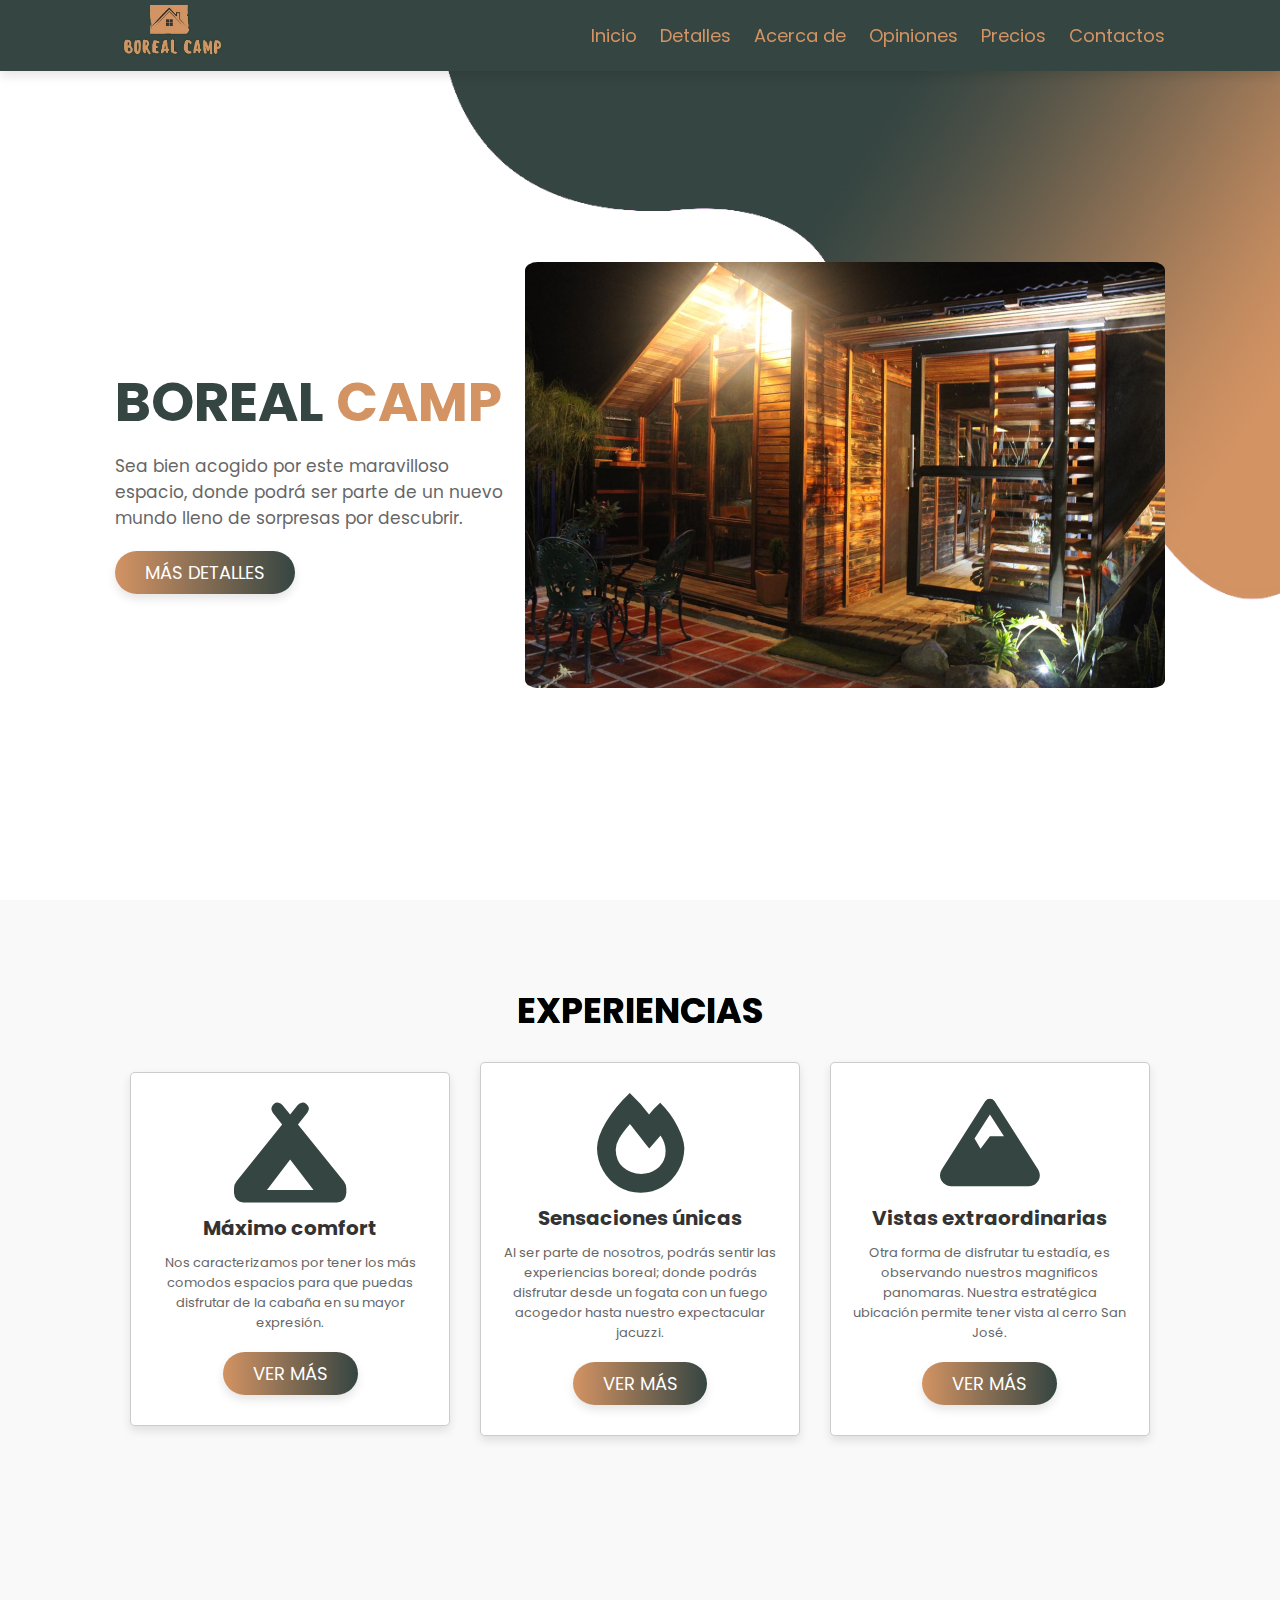
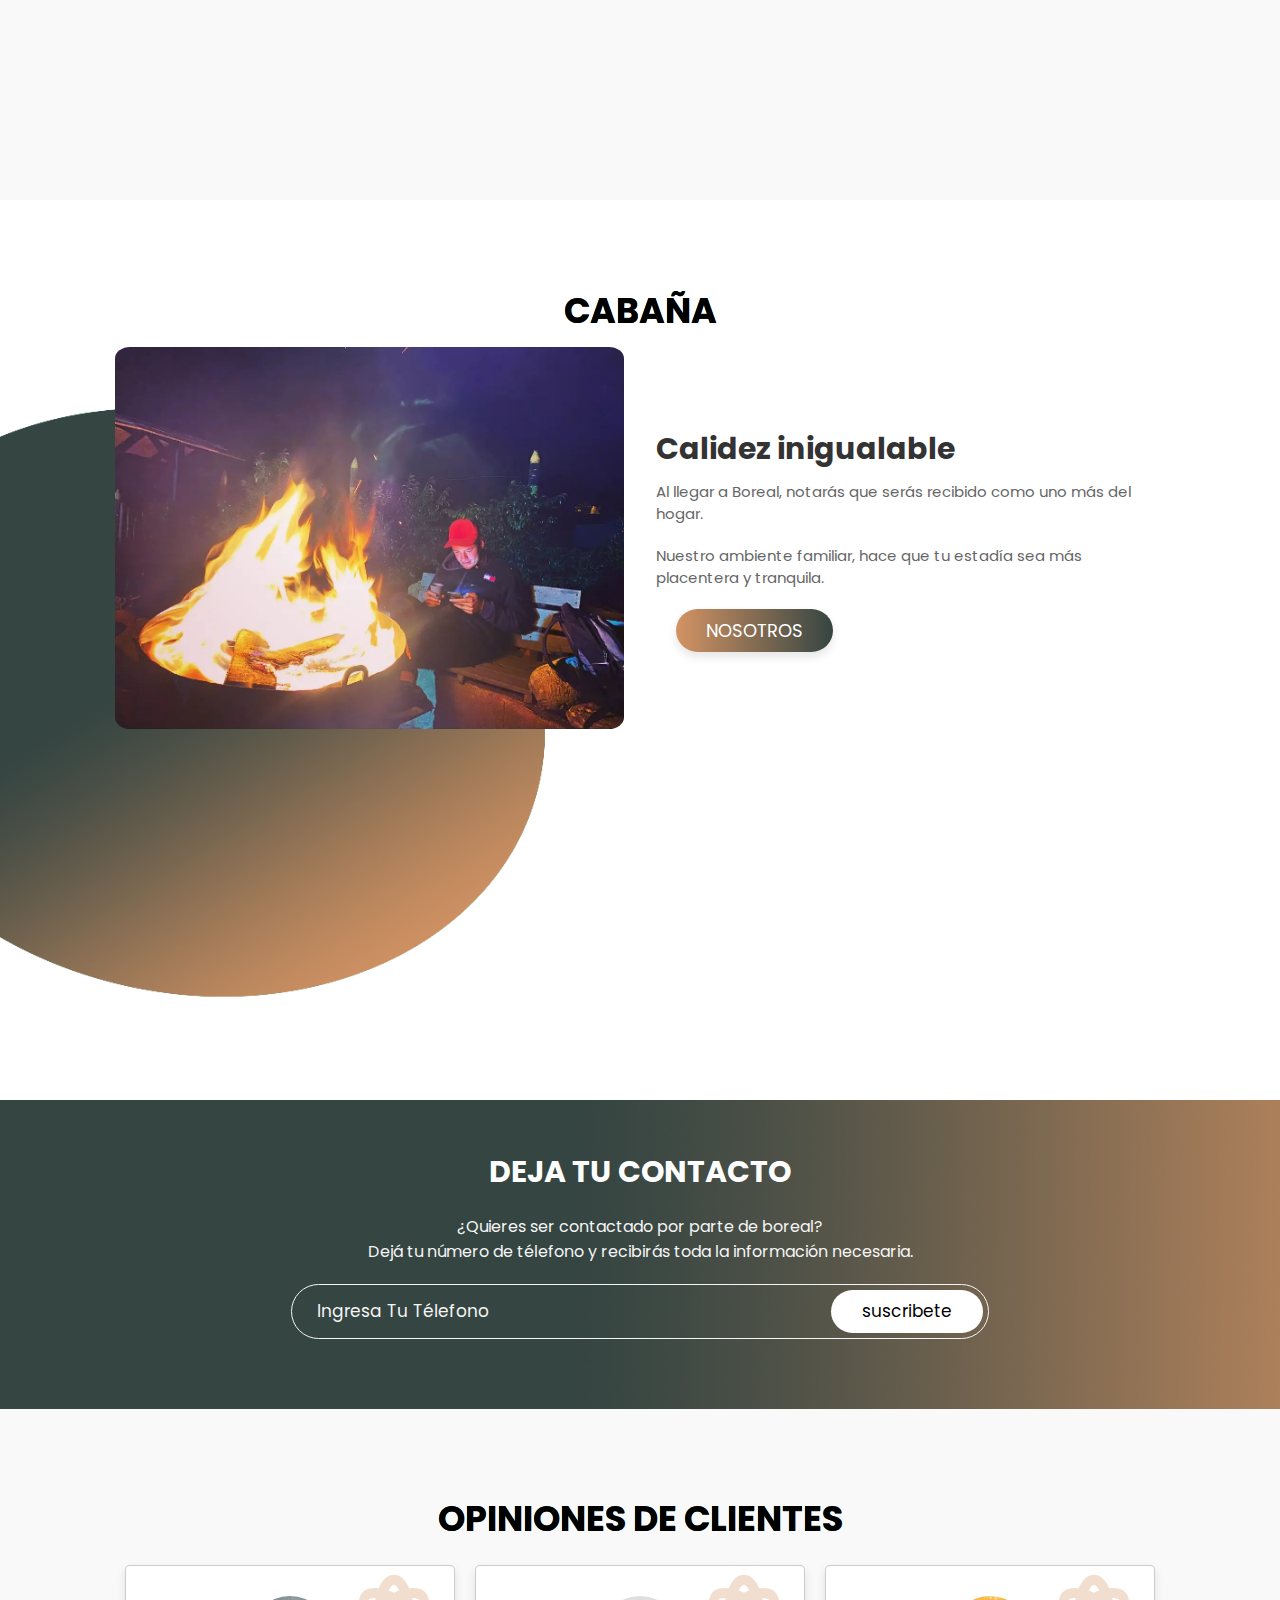
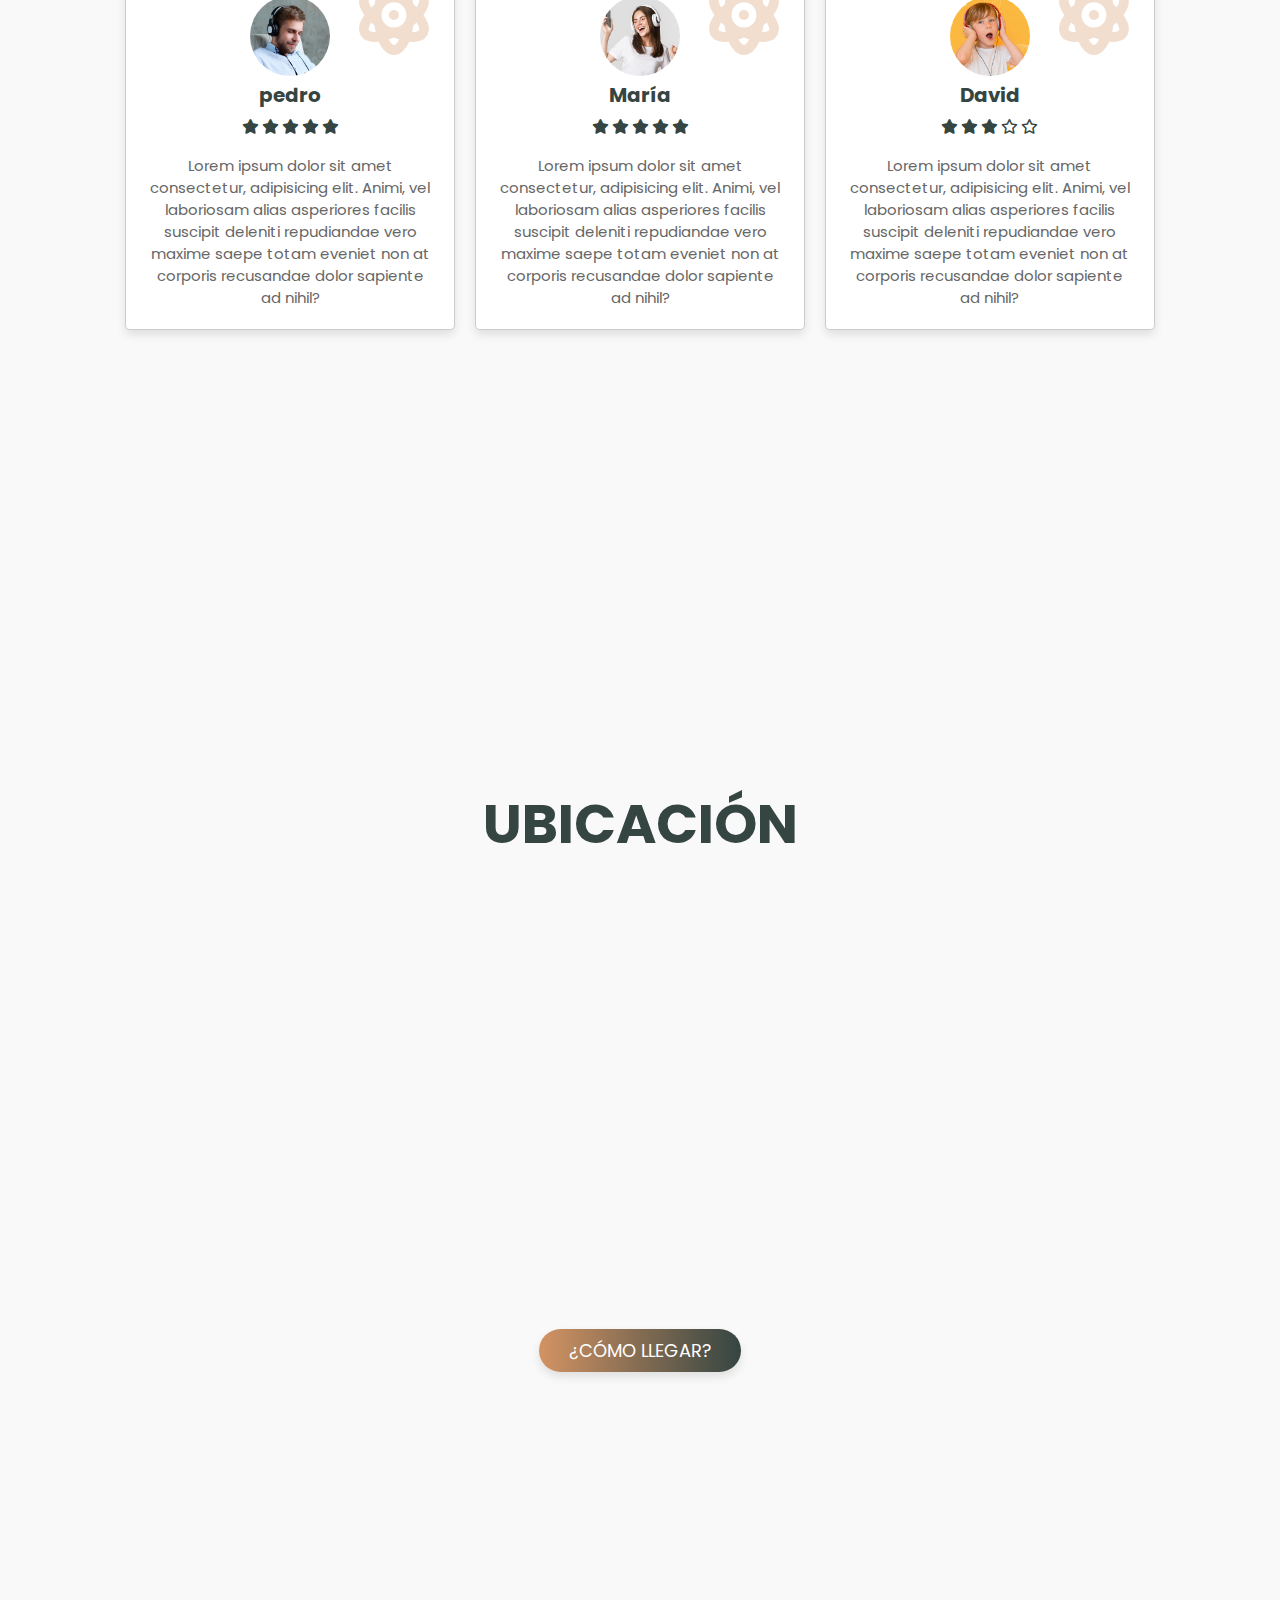
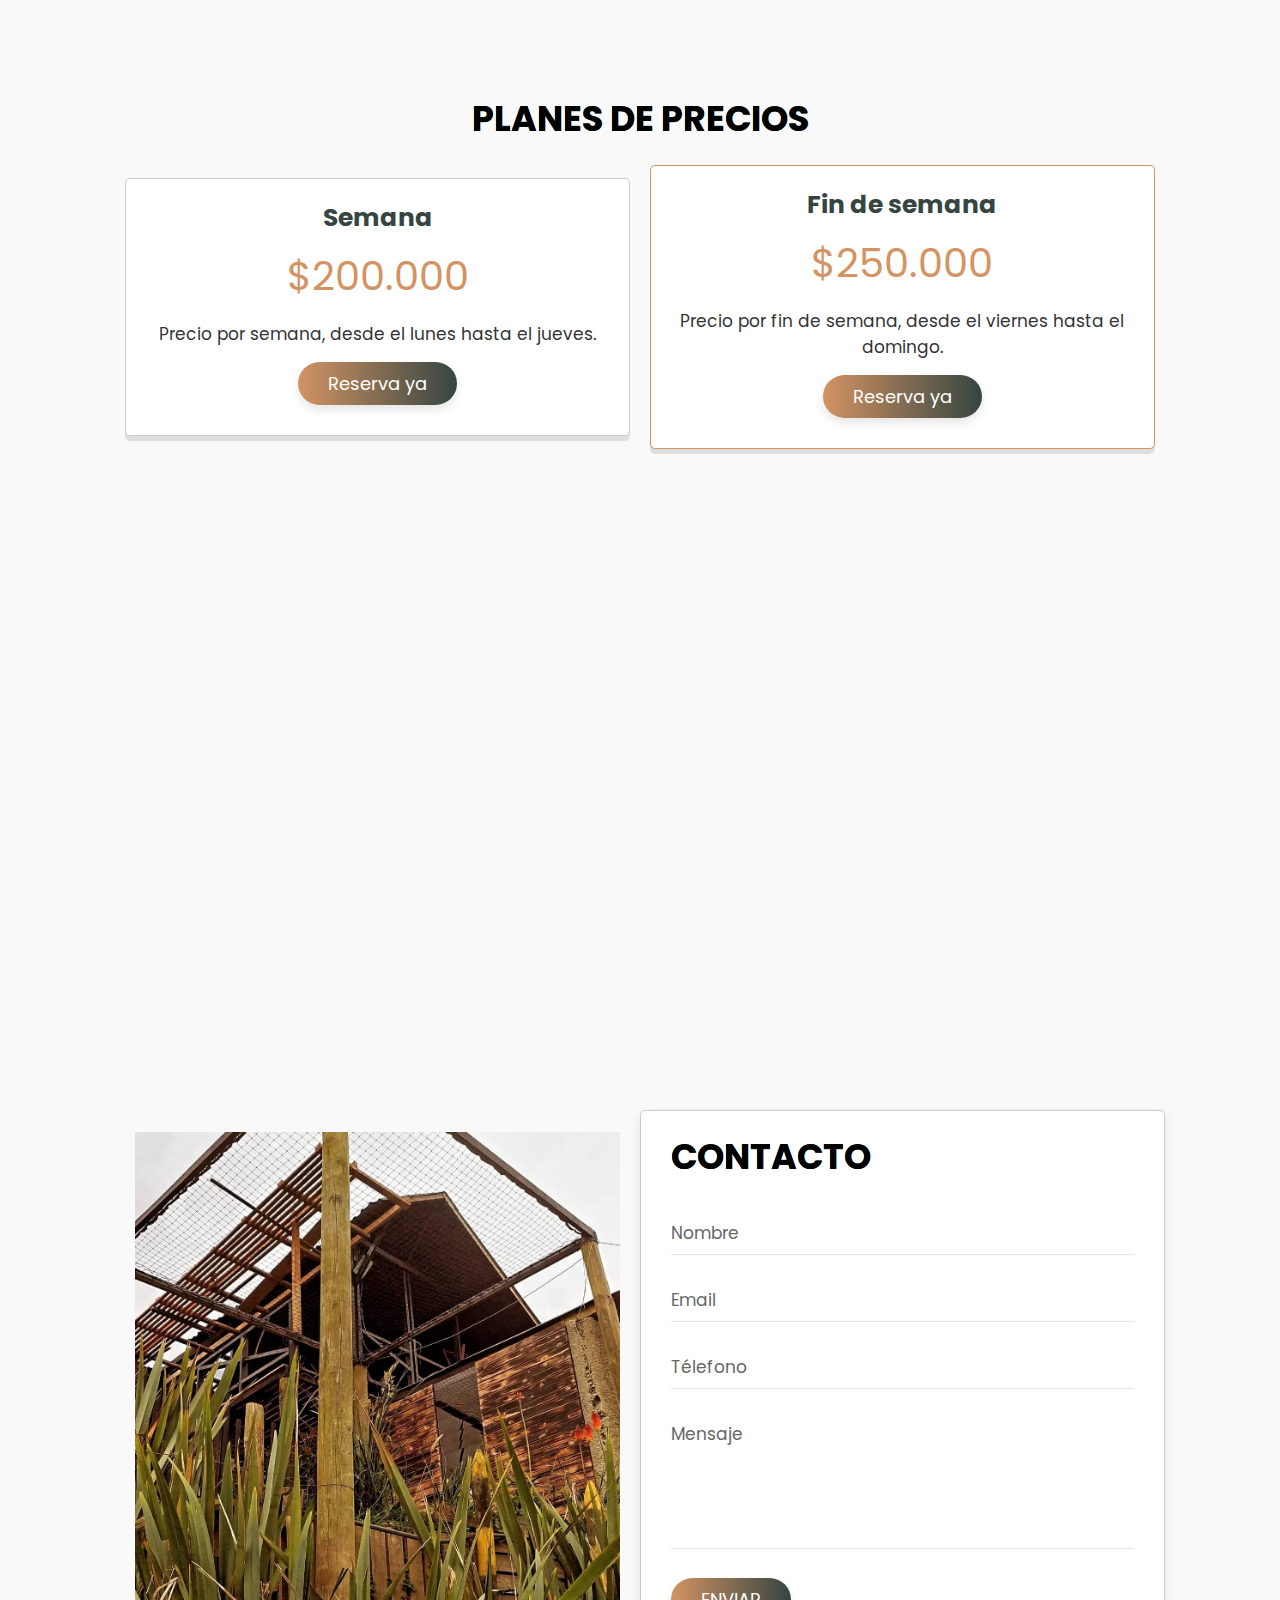
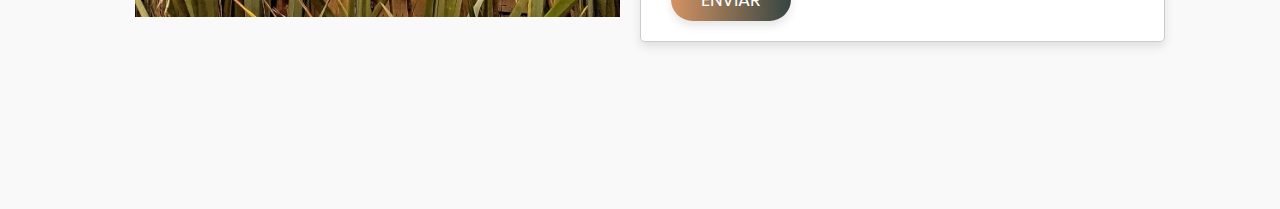
==== index.html @ 117ec4b6 "Agregar parte de contactos" ====
<!DOCTYPE html>
<html lang="en">
<head>
    <meta charset="UTF-8">
    <meta http-equiv="X-UA-Compatible" content="IE=edge">
    <meta name="viewport" content="width=device-width, initial-scale=1.0">
    <title>Boreal</title>
    <link rel="stylesheet" href="https://cdnjs.cloudflare.com/ajax/libs/font-awesome/6.0.0/css/all.min.css">
    <link rel="stylesheet" href="estilos.css">
    <link rel="icon" href="img/icono.png">
</head>
<body>
    <header>
        <a href="#" class="logo">
            <span><img src="img/Logo boreal.jpg" alt=""></a>
            
            <input type="checkbox" id="menu-bar">
            <label for="menu-bar" class="fa fa-bars"></label>
        <nav class="navbar">
            <a href="#inicio">Inicio</a>
            <a href="#detalles">Detalles</a>
            <a href="#acerca_de">Acerca de</a>
            <a href="#opiniones">Opiniones</a>
            <a href="#precios">Precios</a>
            <a href="#contactos">Contactos</a>
        </nav>
    </header>

    <section class="inicio" id="inicio">
        <div class="content">
            <h3>BOREAL <span>Camp</span></h3>
            <p>Sea bien acogido por este maravilloso espacio, donde podrá ser parte de un nuevo mundo lleno de sorpresas por descubrir.</p>
            <a href="#" class="btn">MÁS DETALLES</a>
        </div>
        <div class="image">
            <img src="img/casa3.jpeg" alt="">
        </div>
    </section>

    <section class="detalles" id="detalles">
        <h1 class="heading">EXPERIENCIAS</h1>
        <div class="caja-contenedor">
            <div class="caja">
                <i class="fa-solid fa-campground"></i>
                <h3>Máximo comfort</h3>
                <p>Nos caracterizamos por tener los más comodos espacios para que puedas disfrutar de la cabaña en su mayor expresión.</p>

                <a href="#" class="btn">VER MÁS</a>
            </div>

            <div class="caja">
                <i class="fa-solid fa-fire"></i>
                <h3>Sensaciones únicas</h3>
                <p>Al ser parte de nosotros, podrás sentir las experiencias boreal; donde podrás disfrutar desde un fogata con un fuego acogedor hasta nuestro expectacular jacuzzi.</p>

                <a href="#" class="btn">VER MÁS</a>
            </div>

            <div class="caja">
                <i class="fa-solid fa-mountain"></i>
                <h3>Vistas extraordinarias</h3>
                <p>Otra forma de disfrutar tu estadía, es observando nuestros magnificos panomaras. Nuestra estratégica ubicación permite tener vista al cerro San José.</p>

                <a href="#" class="btn">VER MÁS</a>
            </div>
        </div>
    </section>

    <section class="acerca_de" id="acerca_de">
        <h1 class="heading">CABAÑA</h1>
        <div class="columna">
            <div class="image">
                <img src="img/Fogata.png" alt="">
            </div>
            <div class="content">
                <h3>Calidez inigualable</h3>
                <p>Al llegar a Boreal, notarás que serás recibido como uno más del hogar.</p>

                <p>Nuestro ambiente familiar, hace que tu estadía sea más placentera y tranquila.</p>

                <div class="bottons">
                    <a href="#" class="btn">NOSOTROS</a> 
                </div>
            </div>
        </div>
    </section>

    <div class="suscribete">
        
        <h3>DEJA TU CONTACTO</h3>
        <p>¿Quieres ser contactado por parte de boreal? <br>Dejá tu número de télefono y recibirás toda la información necesaria.</p>
        <form action="">
            <input type="email" placeholder="Ingresa tu télefono">
            <input type="submit" value="suscribete">
        </form>

    </div>

    <section class="opiniones" id="opiniones">

        <h1 class="heading">OPINIONES DE CLIENTES</h1>
        <div class="caja-contenedor">
            <div class="caja">
                <i class="fa-solid fa-atom"></i>
                <div class="user">
                    <img src="img/user_1.png" alt="">
                    <h3>pedro</h3>
                    <div class="stars">
                        <i class="fa-solid fa-star"></i>
                        <i class="fa-solid fa-star"></i>
                        <i class="fa-solid fa-star"></i>
                        <i class="fa-solid fa-star"></i>
                        <i class="fa-solid fa-star"></i>
                    </div>
                    
                    <div class="comentarios">
                        Lorem ipsum dolor sit amet consectetur, adipisicing elit. Animi, vel laboriosam alias asperiores facilis suscipit deleniti repudiandae vero maxime saepe totam eveniet non at corporis recusandae dolor sapiente ad nihil?
                    </div>

                </div>
                
            </div>

            <div class="caja">
                <i class="fa-solid fa-atom"></i>
                <div class="user">
                    <img src="img/user_2.png" alt="">
                    <h3>María</h3>
                    <div class="stars">
                        <i class="fa-solid fa-star"></i>
                        <i class="fa-solid fa-star"></i>
                        <i class="fa-solid fa-star"></i>
                        <i class="fa-solid fa-star"></i>
                        <i class="fa-solid fa-star"></i>
                    </div>
                    
                    <div class="comentarios">
                        Lorem ipsum dolor sit amet consectetur, adipisicing elit. Animi, vel laboriosam alias asperiores facilis suscipit deleniti repudiandae vero maxime saepe totam eveniet non at corporis recusandae dolor sapiente ad nihil?
                    </div>

                </div>
                
            </div>

            <div class="caja">
                <i class="fa-solid fa-atom"></i>
                <div class="user">
                    <img src="img/user_3.png" alt="">
                    <h3>David</h3>
                    <div class="stars">
                        <i class="fa-solid fa-star"></i>
                        <i class="fa-solid fa-star"></i>
                        <i class="fa-solid fa-star"></i>
                        <i class="fa-regular fa-star"></i>
                        <i class="fa-regular fa-star"></i>
                        
                    </div>
                    
                    <div class="comentarios">
                        Lorem ipsum dolor sit amet consectetur, adipisicing elit. Animi, vel laboriosam alias asperiores facilis suscipit deleniti repudiandae vero maxime saepe totam eveniet non at corporis recusandae dolor sapiente ad nihil?
                    </div>

                </div>
                
            </div>
        </div>


    </section>

    <section class="ubicacion" id="ubicacion">
        <h1>UBICACIÓN</h1>
        <iframe src="https://www.google.com/maps/embed?pb=!1m14!1m8!1m3!1d15851.502036546031!2d-75.449881!3d6.6623466!3m2!1i1024!2i768!4f13.1!3m3!1m2!1s0x0%3A0x6c115fea414a07c!2sBoreal%20camp!5e0!3m2!1ses-419!2sco!4v1648321480286!5m2!1ses-419!2sco" width="100%" height="450" style="border:0;" allowfullscreen="" loading="lazy" referrerpolicy="no-referrer-when-downgrade"></iframe>
        <div class="bottons">
            <a target="_blank" href="https://goo.gl/maps/EF9XxddaX3Hz4asW7" class="btn">¿CÓMO LLEGAR?</a> 
        </div>
    </section>
    <section class="precios" id="precios">
        <h1 class="heading">PLANES DE PRECIOS</h1>
        <div class="caja-contenedor">
            <div class="caja">
                <h3 class="titulo">Semana</h3>
                <div class="tipos">$200.000</div>
                <p>Precio por semana, desde el lunes hasta el jueves.</p>
                <a href="https://api.whatsapp.com/send?phone=573182437141&text=Hola%20%2C%20quiero%20reservar%20en%20BOREAL%20en%20semana" class="btn">Reserva ya</a>
            </div>

            <div class="caja">
                <h3 class="titulo">Fin de semana</h3>
                <div class="tipos">$250.000</div>
                <p>Precio por fin de semana, desde el viernes hasta el domingo.</p>
                <a href="https://api.whatsapp.com/send?phone=573182437141&text=Hola%20%2C%20quiero%20reservar%20en%20BOREAL" class="btn">Reserva ya</a>
            </div>

            <!-- <div class="caja">
                <h3 class="titulo">inalambricos</h3>
                <div class="tipos">$70 <span>/con factura</span></div>
                <ul>
                    <li><i class="fa-solid fa-check"></i> manos libres</li>
                    <li><i class="fa-solid fa-check"></i> resistenes al agua</li>
                    <li><i class="fa-solid fa-check"></i> extra bass</li>
                    <li><i class="fa-solid fa-check"></i> cancelación de ruido</li>
                </ul>
                <a href="#" class="btn">comprar ya</a>
            </div> -->


        </div>


    </section>

    <section class="contactos" id="contactos">
        <div class="image">
            <img src="img/Cabaña.png" alt="">
        </div>

        <form action="">
            <h1 class="heading">Contacto</h1>
            <div class="inputcaja">
                <input type="text" required><label for="">Nombre</label>
            </div>
            <div class="inputcaja">
                <input type="email" required><label for="">Email</label>
            </div>
            <div class="inputcaja">
                <input type="number" required><label for="">Télefono</label>
            </div>
            <div class="inputcaja">
                <textarea required name="" id="" cols="30" rows="10"></textarea>
                <label for="">Mensaje</label>
            </div>

            <input type="submit" class="btn" value="ENVIAR">
        </form>
    </section>

</body>
</html>
---- estilos.css ----
@import url('https://fonts.googleapis.com/css2?family=Poppins:wght@100;200;300;400;500&display=swap');

:root{
    --verde: #354542;
    --naranja: #d39363;
    --degradado: linear-gradient(90deg, var(--naranja), var(--verde));

}

*{
    font-family: 'Poppins', 'sans-serif';
    margin: 0;
    padding: 0;
    box-sizing: border-box;
    text-decoration: none;
    outline: none;
    border: none;
    
}

*::selection{
    background: var(--naranja);
    color: white;
}

html{
    font-size: 62.4%;
    overflow-x: hidden;
}

body{
    background: #f9f9f9;
}

section{
    min-height: 100vh;
    padding: 0 9%;
    padding-top: 7.5rem;
    padding-bottom: 2rem;
}

.btn{
    display: inline-block;
    margin-top: 1rem;
    padding: .8rem 3rem;
    border-radius: 5rem;
    background: var(--degradado);
    font-size: 1.8rem;
    color: white;
    cursor: pointer;
    box-shadow: 0 .5rem 1rem rgba(0, 0, 0, .1);
    transition: all .3s linear;
}

.btn:hover{
    transform: scale(1.1);
}

.heading{
    text-align: center;
    background: var(--verde);
    -webkit-background-clip: text;
    background-clip: text;
    font-size: 3.5rem;
    text-transform: uppercase;
    padding: 1rem;

}


header{
    position: fixed;
    top: 0ch;
    left: 0%;
    width: 100%;
    background-color: var(--verde);
    box-shadow: 0 .5rem 1rem rgb(0, 0, 0, .1);
    padding: 0.5rem 9%;
    display: flex;
    align-items: center;
    justify-content: space-between;
    z-index: 1000;

}

header .logo{
    font-size: 2rem;
    color: var(--verde);
}

header .logo img{
    width: 12rem;
}

header .navbar a{
    font-size: 1.8rem;
    margin-left: 2rem;
    color: var(--naranja);
}

header .navbar a:hover{
    color: #a56f45;
}

header input{
    display: none;
}

header label{
    font-size: 3rem;
    color: var(--naranja);
    cursor: pointer;
    visibility: hidden;
    opacity: 0;
}

.inicio{
    display: flex;
    align-items: center;
    justify-content: center;
    background: url('img/inicio_fondo.png') no-repeat;
    background-size: cover;
    background-position: center;

}

.inicio .image img{
    width: 50vw;
    border-radius: 2%;
}


.inicio .content h3{
    font-size: 5.5rem;
    color: var(--verde);
    text-transform: uppercase;
}

.inicio .content h3 span{
    color: var(--naranja);
    text-transform: uppercase;
}

.inicio .content p{
    font-size: 1.7rem;
    color: #666;
    padding: 1rem 0;
}

.detalles .caja-contenedor{
    display: flex;
    align-items: center;
    justify-content: center;
    flex-wrap: wrap;
}

.detalles .caja-contenedor .caja{
    flex: 1 1 30rem;
    background: white;
    border-radius: 0.5rem;
    border: .1rem solid rgb(0, 0, 0, .2);
    box-shadow: 0 .5rem 1rem rgba(0, 0, 0, .1);
    margin: 1.5rem;
    padding: 3rem 2rem;
    border-radius: .5rem;
    text-align: center;
    transition: .2s linear;


}


.detalles .caja-contenedor .caja i{
    font-size: 10rem;
    color: var(--verde);
}

.detalles .caja-contenedor .caja h3{
    font-size: 2rem;
    color: #333;
    padding-top: 1rem;
}

.detalles .caja-contenedor .caja p{
    font-size: 1.3rem;
    color: #666;
    padding: 1rem 0;
    

}

.acerca_de{
    background: url('img/fondo_2.png') no-repeat;
    background-size: cover;
    background-position: center;
    padding-bottom: 3rem;

} 

.acerca_de .columna{
    display: flex;
    align-items: center;
    justify-content: center;
    flex-wrap: wrap;
}

.acerca_de .columna .image{
    flex: 1 1 40rem;
    margin-right: 3%;
}

.acerca_de .columna .image img{
    width: 100%;
    border-radius: 3%;
}

.acerca_de .columna .content{
    flex: 1 1 40rem;
}
 
.acerca_de .columna .content h3{
    font-size: 3rem;
    color: #333;
}

.acerca_de .columna .content p{
    font-size: 1.5rem;
    color: #666;
    padding: 1rem 0;
}

.acerca_de .columna .content .bottons a:last-child{ 
    margin-left: 2rem;    
}

.suscribete{
    text-align: center;
    padding: 5rem 1rem;
    background: url('img/fondo_sub.png');
    background-size: cover;
    background-position: center;
}

.suscribete h3{
    color: white;
    font-size: 3rem;
    text-transform: uppercase;
}

.suscribete p{
    color: whitesmoke;
    font-size: 1.6rem;
    margin: 2rem auto;
    width: 70rem;
}

.suscribete form{
    display: flex;
    max-width: 70rem;
    border: .2rem solid whitesmoke;
    padding: .5rem;
    border-radius: 5rem;
    margin: 2rem auto;
    height: 5.5rem;
}


.suscribete form input[type='email']{
    padding: 0 2rem;
    font-size: 1.7rem;
    background: none;
    width: 100%;
    color: white;
    text-transform: none;
    background: none;
}

.suscribete form input[type='email']::placeholder{
    color: whitesmoke;
    text-transform: capitalize;

}


.suscribete form input[type="submit"]{
    background: white;
    width: 20rem;
    font-size: 1.7rem;
    border-radius: 5rem;
    cursor: pointer;
    color: black;
}


.suscribete form input[type="submit"]:hover{
    color: var(--naranja);
}

.opiniones .caja-contenedor{
    display: flex;
    align-items: center;
    justify-content: center;
    flex-wrap: wrap;
}


.opiniones .caja-contenedor .caja{
    background-color: white;
    margin: 1rem;
    padding: 1rem;
    text-align: center;
    position: relative;
    border: .1rem solid rgba(0, 0, 0, .2);
    box-shadow: 0 .5rem 1rem rgb(0, 0, 0, .1);
    flex: 1 1 30rem;
    border-radius: .5rem;
}

.opiniones .caja-contenedor .caja .fa-atom{
    position: absolute;
    top: 1rem;
    right: 2rem;
    font-size: 8rem;
    color: var(--naranja);
    opacity: .3;
}

.opiniones .caja-contenedor .caja .user img{
    border-radius: 50%;
    object-fit: cover;
    height: 8rem;
    width: 8rem;
    margin-top: 2rem;
}

.opiniones .caja-contenedor .caja .user h3{
    color: var(--verde);
    font-size: 2rem;
}

.opiniones .caja-contenedor .caja .user .stars i{
    color: var(--verde);
    font-size: 1.5rem;
    padding: 1rem 0;
}

.opiniones .caja-contenedor .caja .user .comentarios{
    color: #666;
    font-size: 1.5rem;
    padding: 1rem;


}

.ubicacion{
    text-align: center;
}

.ubicacion h1{
    font-size: 5.5rem;
    color: var(--verde);
    text-transform: uppercase;
}



.precios .caja-contenedor{
    display: flex;
    align-items: center;
    justify-content: center;
    flex-wrap: wrap;
}

.precios .caja-contenedor .caja{
    flex: 1 1 28rem;
    margin: 1rem;
    padding: 1rem;
    background: white;
    border: .1rem solid rgb(0, 0, 0, .2);
    box-shadow: 0 .5rem rgba(0, 0, 0, .1);
    border-radius: .5rem;
    text-align: center;
    padding-bottom: 3rem;

}


.precios .caja-contenedor .caja:nth-child(2), .precios .caja-contenedor .caja:hover{
    border: .2rem solid var(--naranja);
}


.precios .caja-contenedor .caja .titulo{
    color: var(--verde);
    font-size: 2.5rem;
    padding-top: 1rem;
}


.precios .caja-contenedor .tipos{
    font-size: 4rem;
    color: var(--naranja);
    padding: 1rem 0;
}

.precios .caja-contenedor .caja .tipos span{
    font-size: 2rem;
}


.precios .caja-contenedor .caja ul{
    padding: 1rem 0;
    list-style: none;
}

.precios .caja-contenedor .caja p{
    font-size: 1.7rem;
    color: #333;
    padding: .5rem 0;
}

.precios .caja-contenedor .caja ul li .fa-check{
    color: lightgreen;
}

.precios .caja-contenedor .caja ul li .fa-x{
    color: red;
}


.contactos{
    display: flex;
    align-items: center;
    justify-content: center;
    flex-wrap: wrap;
    padding-bottom: 4rem;
}

.contactos .image{
    flex: 1 1 40rem;
}


.contactos .image img{
    width: 100%;
    padding: 2rem;
}

.contactos form{
    flex: 1 1 40rem;
    padding: 2rem 3rem;
    border: .1rem solid rgba(0, 0, 0, .2);
    box-shadow: 0 .5rem 1rem rgba(0, 0, 0, .1);
    border-radius: .5rem;
    background: white;
}

.contactos .heading{
    text-align: left;
    padding: 0;
    padding-bottom: 2rem;
}

.contactos form .inputcaja{
    position: relative;
}

.contactos form .inputcaja input, .contactos form .inputcaja textarea{
    width: 100%;
    background: none;
    color: #333;
    margin: 1.5rem 0;
    padding: .5rem 0;
    font-size: 1.7rem;
    border-bottom: .1rem solid rgba(0, 0, 0, .1);
    text-transform: none; 
}

.contactos form .inputcaja textarea{
    resize: none;
    height: 13rem;
}

.contactos form .inputcaja label{
    position: absolute;
    top: 1.7rem;
    left: 0;
    font-size: 1.7rem;
    color: #666;
    transition: .2s linear;
}

.contactos form .inputcaja input:focus ~ label, .contactos form .inputcaja input:valid ~ label, .contactos form .inputcaja textarea:focus ~ label, .contactos form .inputcaja textarea:valid ~ label{
    top:-.5rem;
    font-size: 1.5rem;
    color: var(--naranja);
}

@media(max-width: 1200px){
    html{
        font-size: 55%;
    }
}

@media(max-width: 990px){
    section{
        padding: 0 3%;
        padding-top: 7.5rem;
        padding-bottom: 2rem;
    }
}



@media(max-width: 768px){
    header label{
        visibility: visible;
        opacity: 1;

    }

    header .navbar{
        position: absolute;
        top: 100%;
        left: 0;
        width: 100%;
        background: white;
        padding: 1rem 2rem;
        border-top: .1rem solid rgba(0, 0, 0, .2);
        box-shadow: 0 .5rem 1rem rgba(0, 0, 0, .1);
        transform-origin: top;
        transform: scaleY(0);
        opacity: 0;
        transition: .2s linear;
    }

    header .navbar a{
        display: block;
        margin: 2rem 0;
        font-size: 2rem;

    }

    header input:checked ~ .navbar{
        transform: scaleY(1);
        opacity: 1;
    }

    header input:checked ~ label::before{
        content: '\f00d';
    }

    .inicio{
        flex-flow: column-reverse;
    }

    .inicio .image img{
        width: 100%;
    }

    .inicio .content h3{
        font-size: 3.6rem;
    }

    .inicio .content p{
        font-size: 1.5rem;
    }

    .acerca_de{
        background-position: right;
    }

    .suscribete p{
        width: auto;

    }
}

@media(max-width:450px){
    html{
        font-size: 49%;

    }

    .acerca_de .columna .content .bottons a{
        width: 100%;
        text-align: center;
    }

    .acerca_de .columna .content .bottons a:last-child{
        margin: 1rem 0;

    }

}
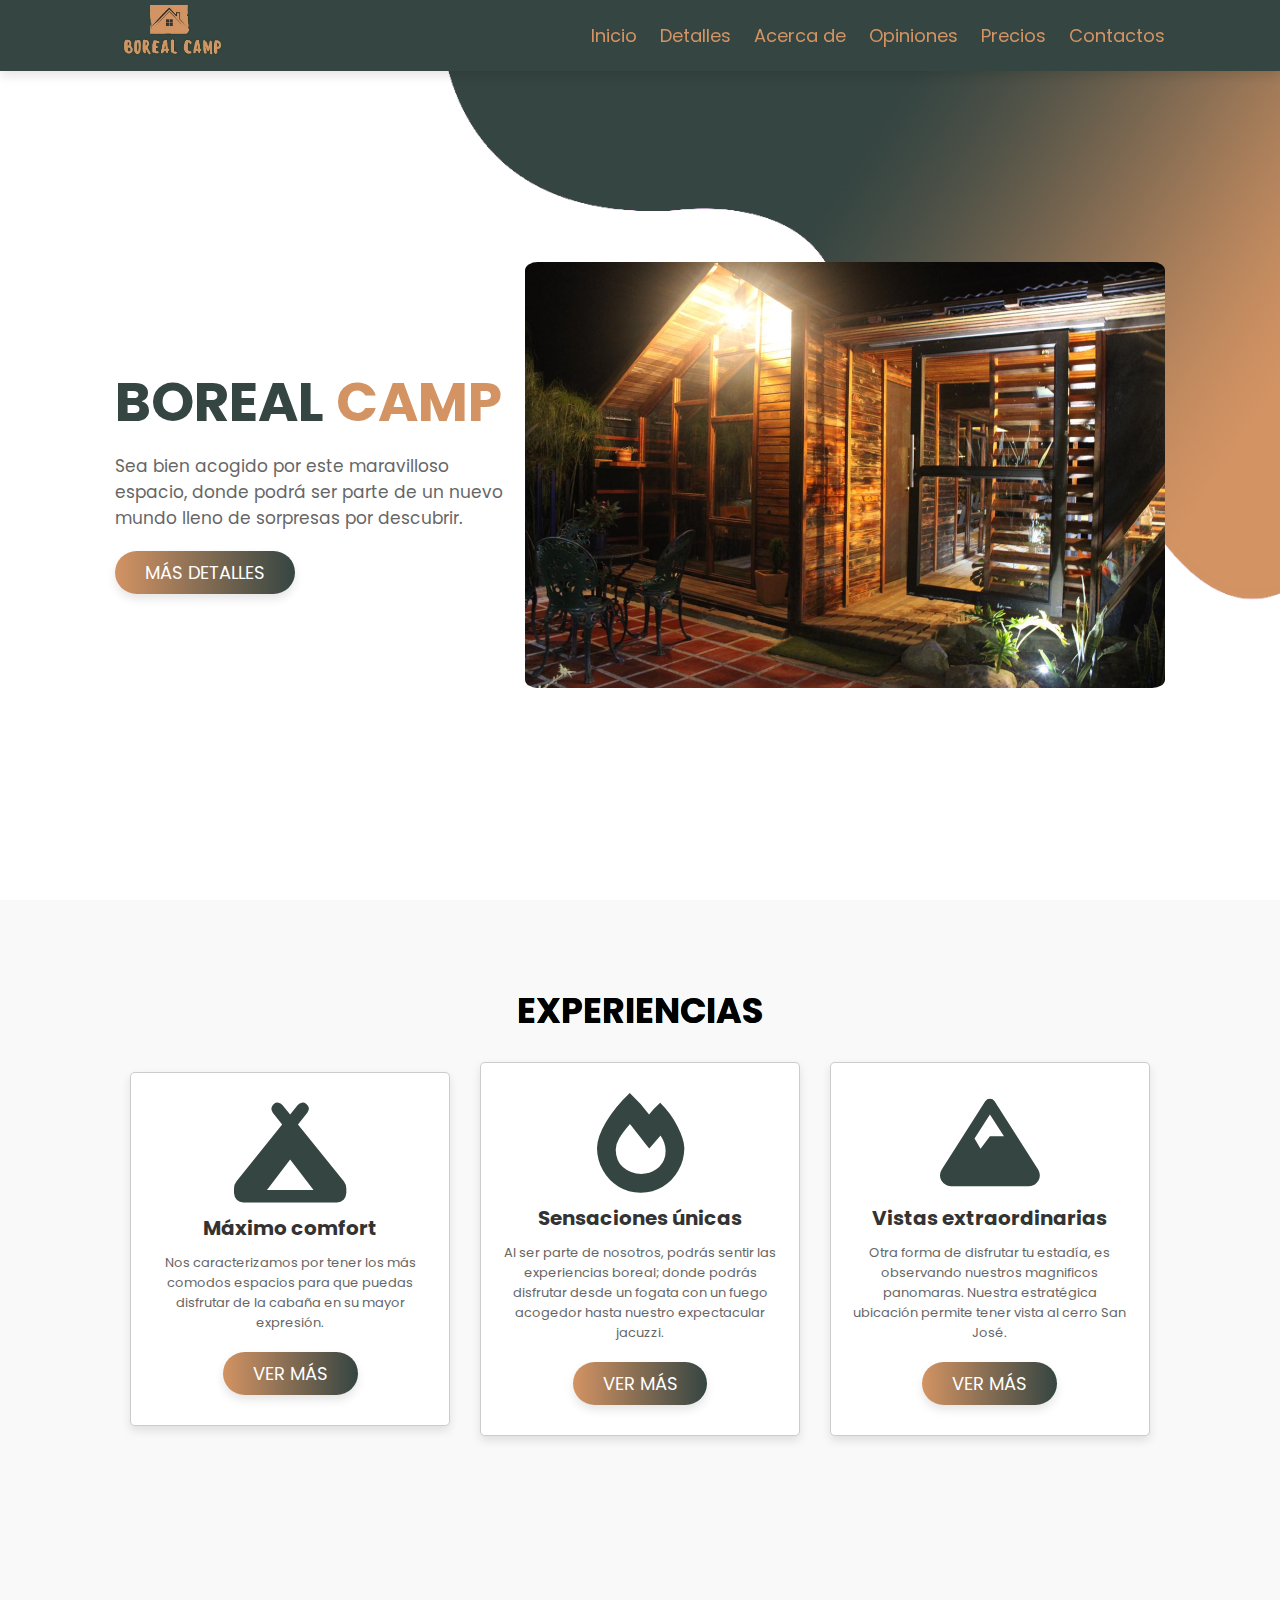
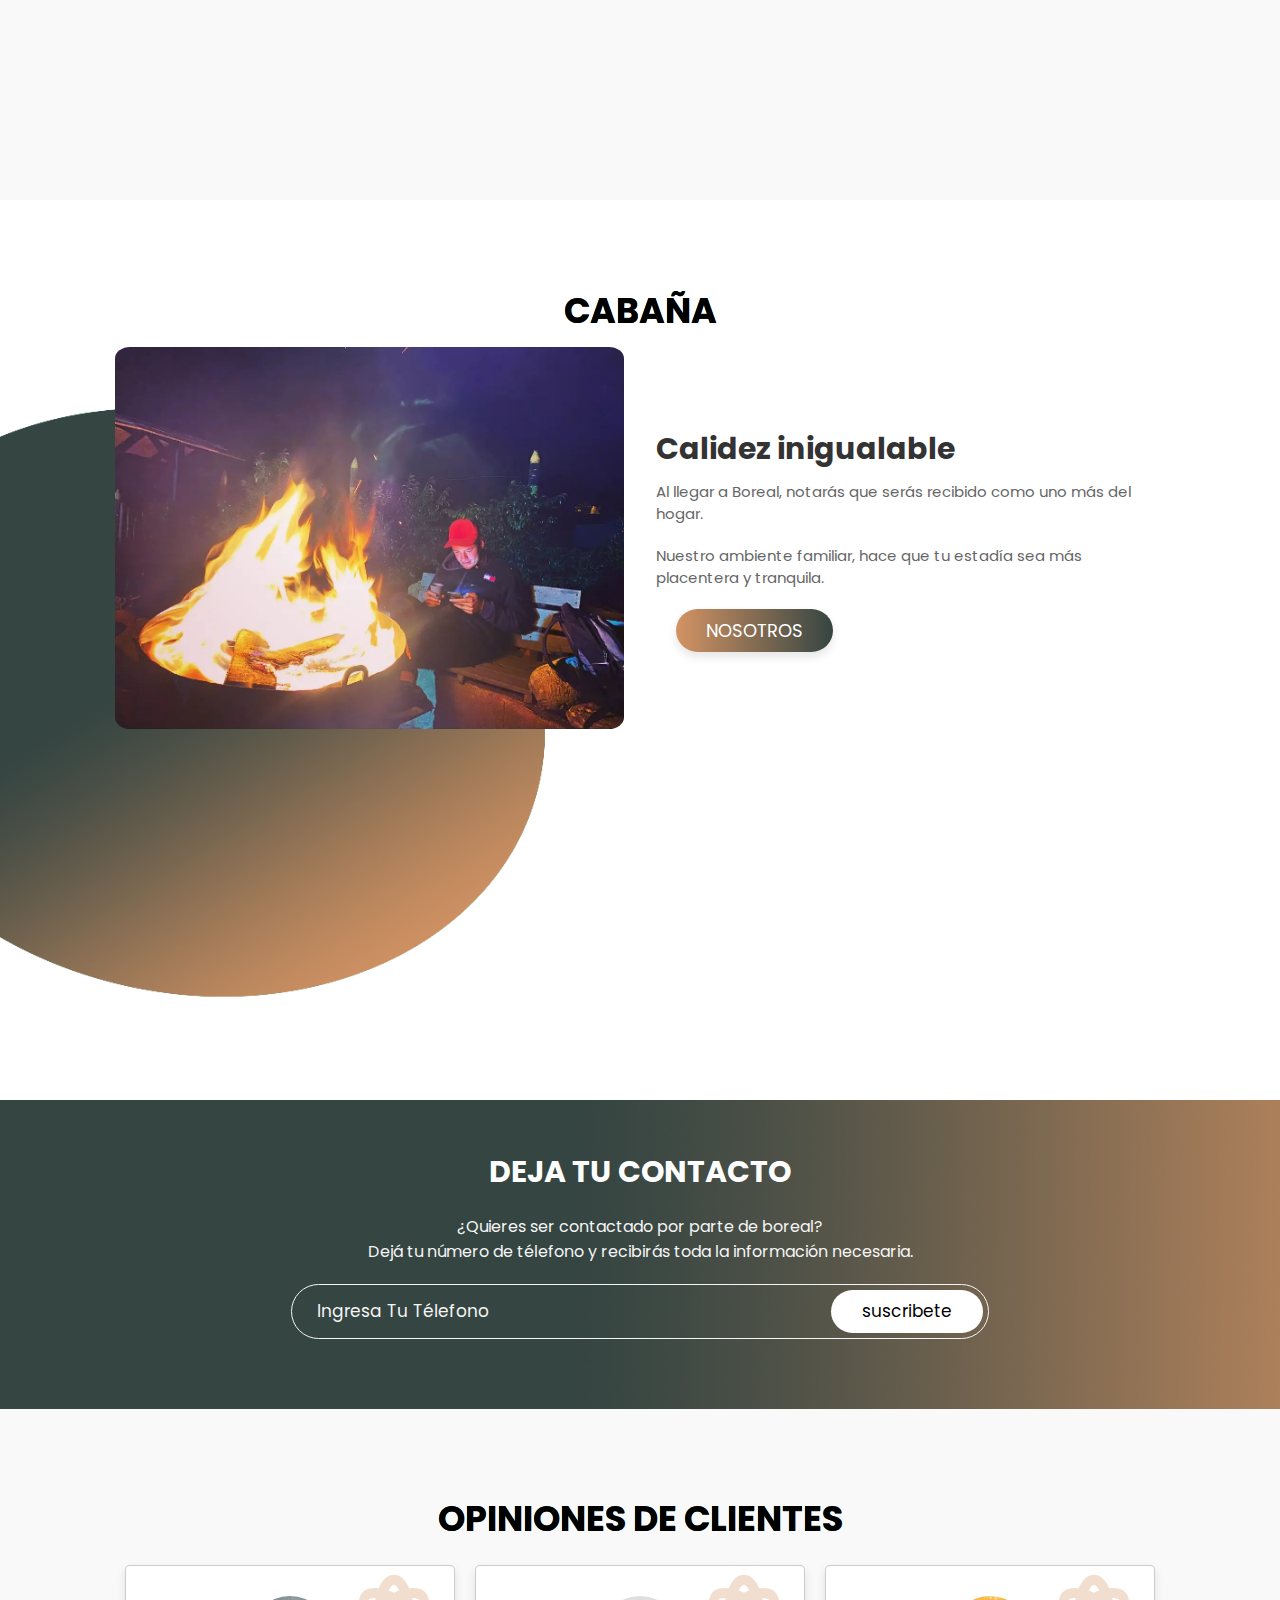
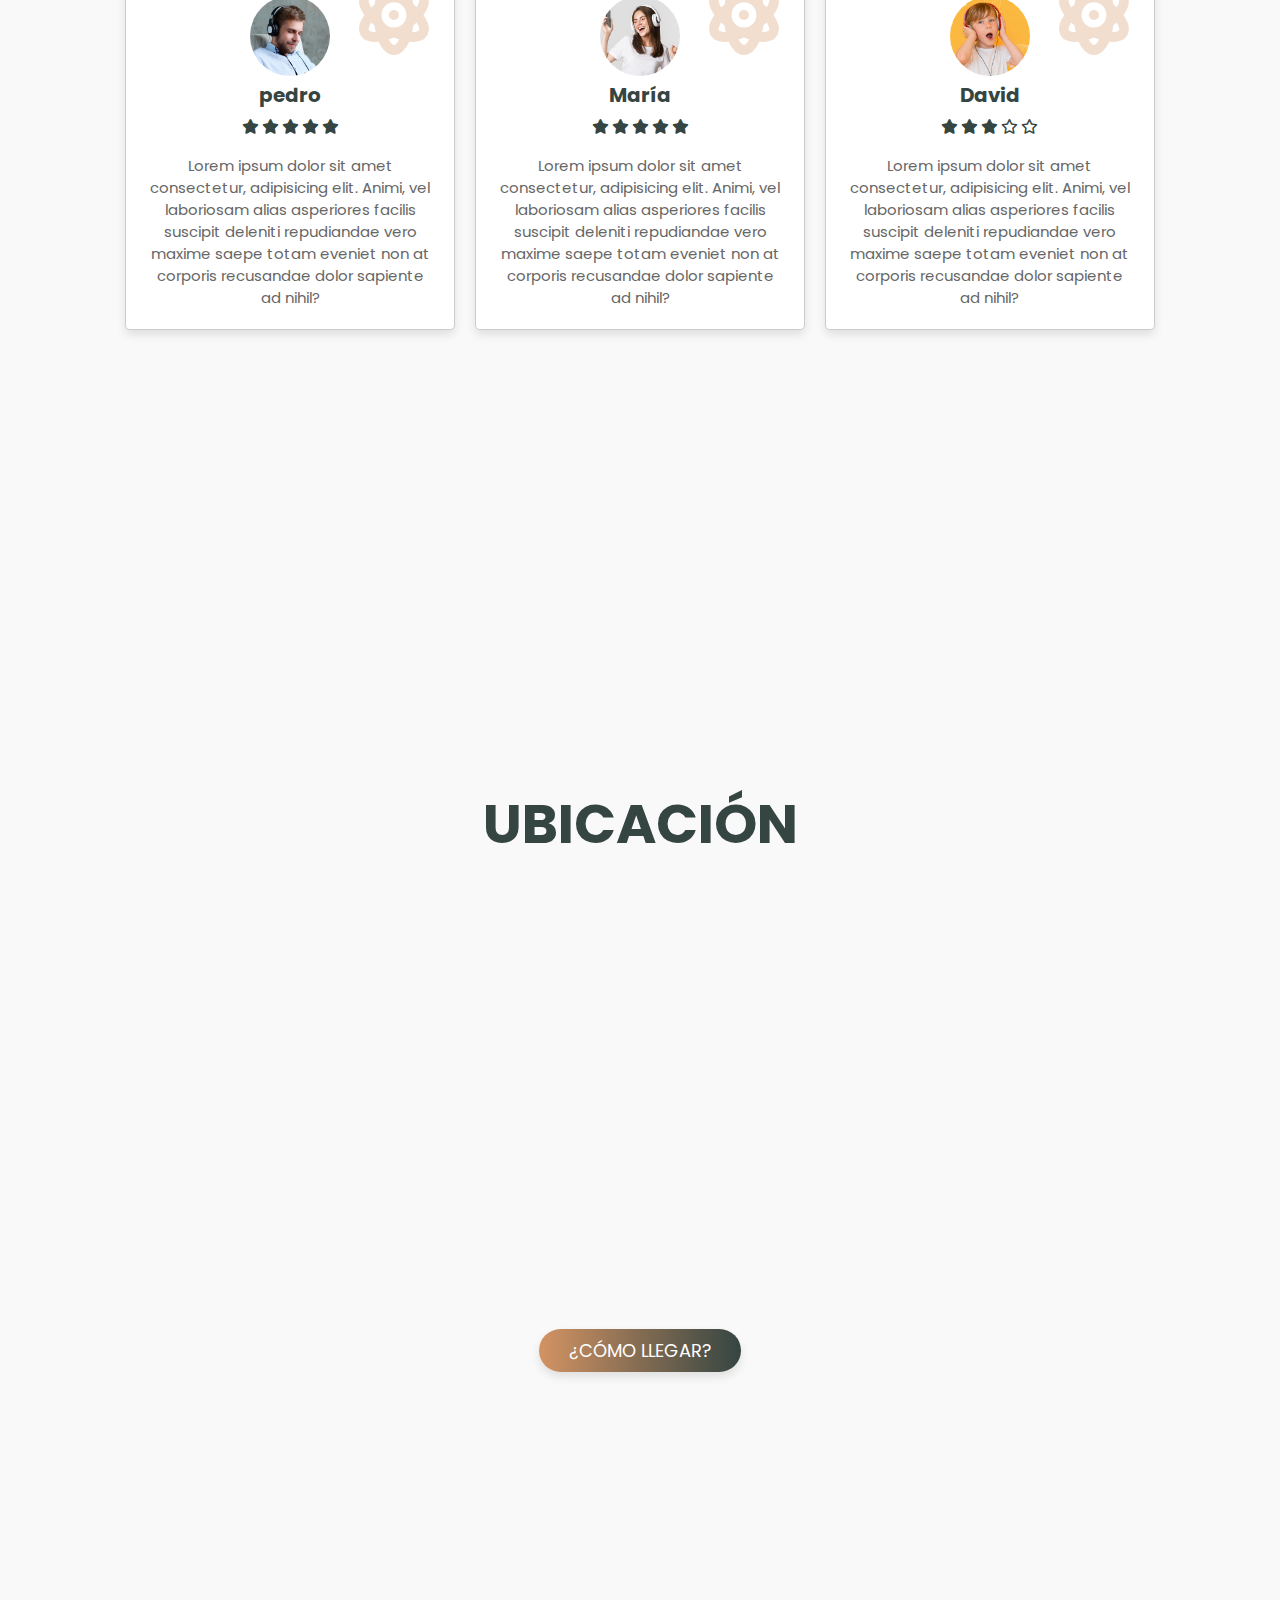
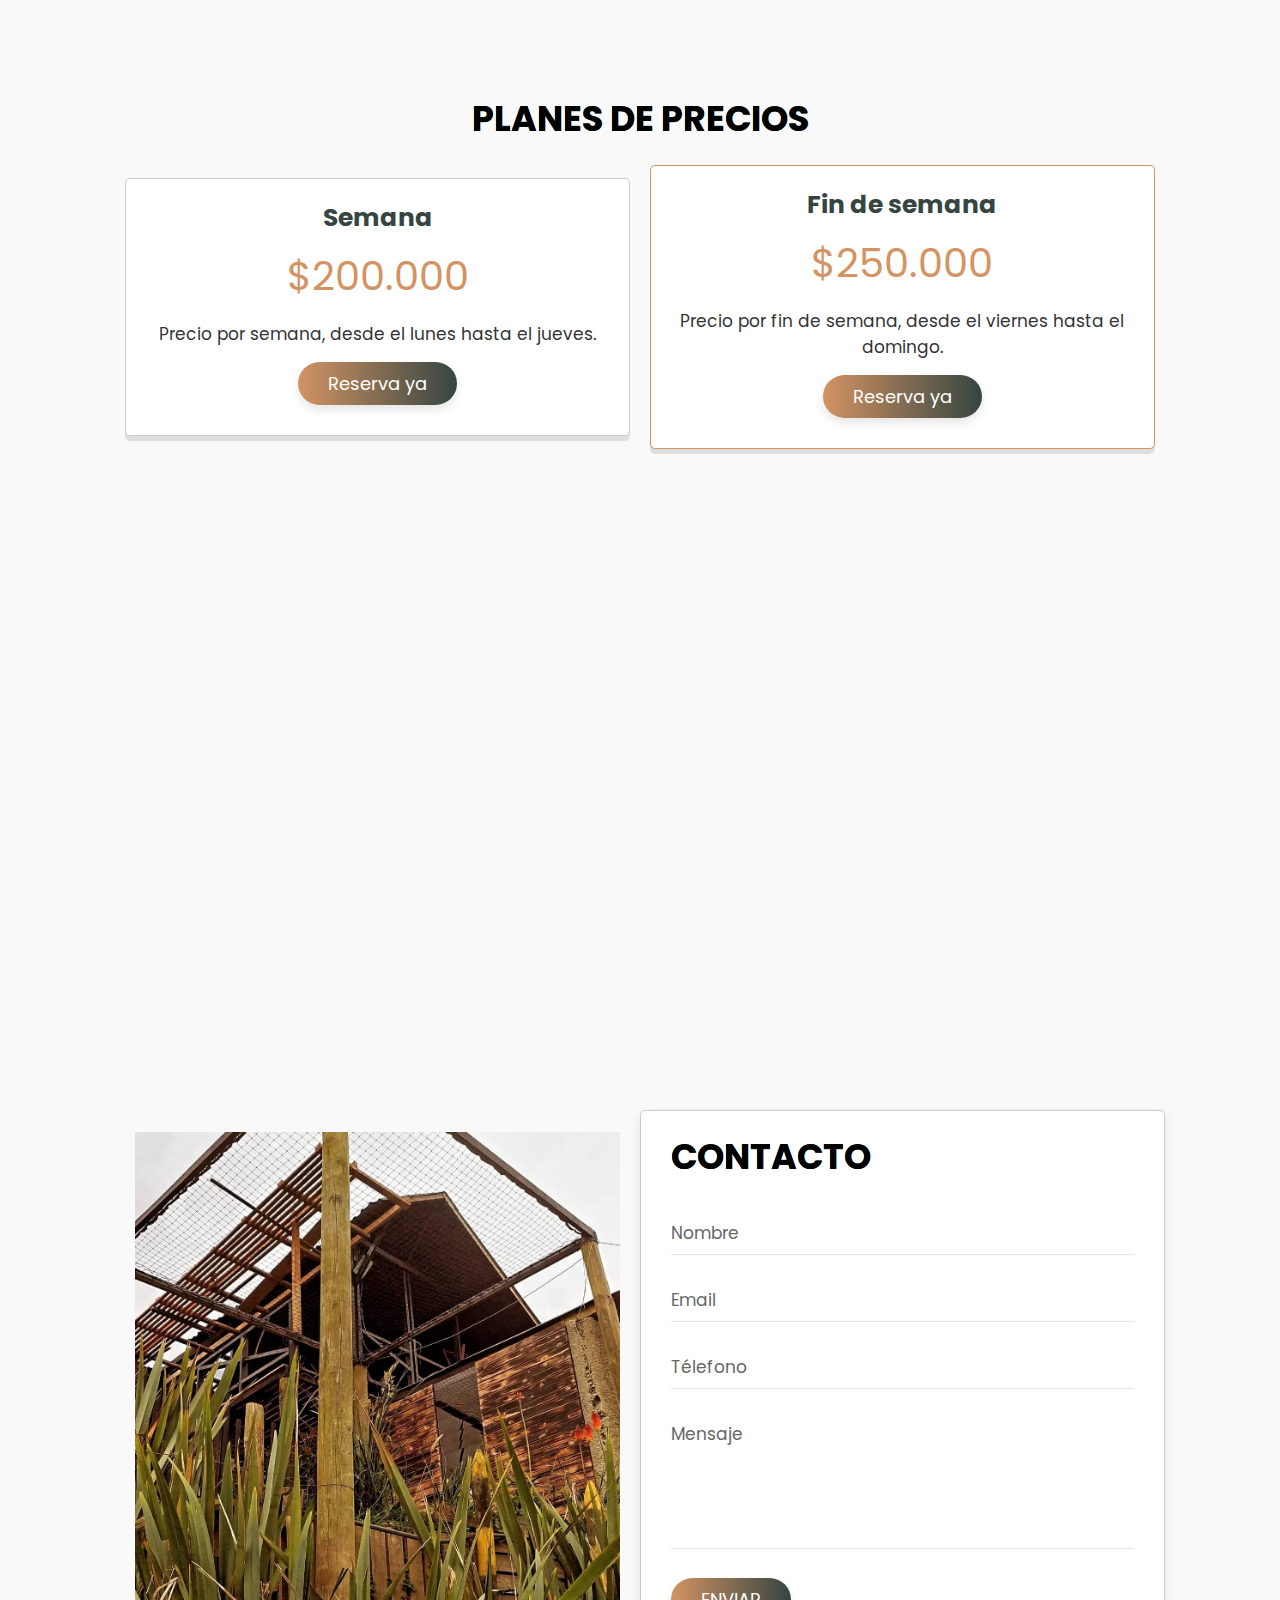
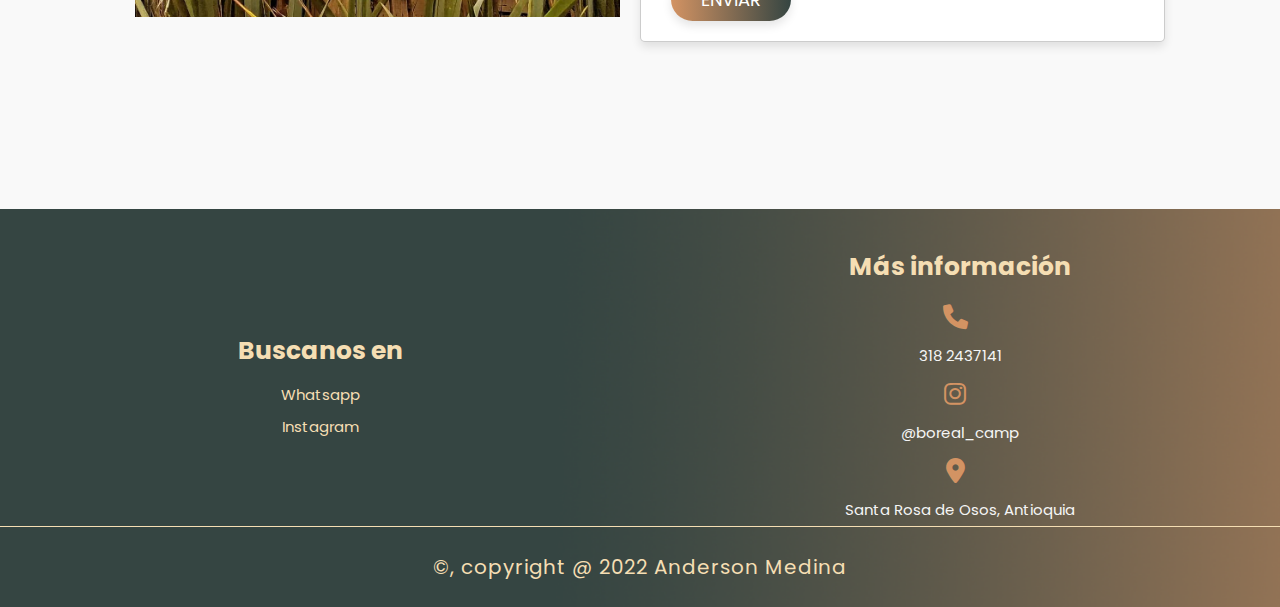
==== commit 08b5c9f3: "Cambio footer" ====
--- a/index.html
+++ b/index.html
@@ -235,5 +235,37 @@
         </form>
     </section>
 
+    <footer>
+        <div class="caja-contenedor">
+            <div class="caja-padre">
+                <div class="caja">
+                    <h3>Buscanos en</h3>
+                    <a href="https://l.instagram.com/?u=https%3A%2F%2Fwa.link%2F7dq6bu&e=ATNs80RWkoZMtPtWisZWkWoPeKns6YhQa9OpxYuggXQST0Tpz4KWELQVbfBVNEzQ_MPaGo4HgCzz2hCZCS_V2NM&s=1">Whatsapp</a>
+                    <a href="https://www.instagram.com/boreal_camp/">Instagram</a>
+                </div>
+    
+                <div class="caja">
+                    <h3>Más información</h3>
+                    <div class="info">
+                        <i class="fa-solid fa-phone"></i>
+                        <p>318 2437141</p>
+                    </div>
+                    <div class="info">
+                        <i class="fa-brands fa-instagram"></i>
+                        <p>@boreal_camp</p>
+                    </div>
+                    
+                    <div class="info">
+                        <i class="fa-solid fa-location-dot"></i>
+                        <p>Santa Rosa de Osos, Antioquia</p>
+                    </div>
+                </div>
+            </div>
+            
+            <h1 class="creditos">
+                &copy, copyright @ 2022 Anderson Medina
+            </h1>
+        </div>
+    </footer>
 </body>
 </html>--- a/estilos.css
+++ b/estilos.css
@@ -494,6 +494,76 @@
     top:-.5rem;
     font-size: 1.5rem;
     color: var(--naranja);
+}
+
+footer{
+    padding-top: 3rem;
+    background: url(img/fondo_sub.png) no-repeat;
+    background-size: cover;
+    background-position: center;
+}
+
+footer .caja-contenedor{
+    display: block;
+    flex-wrap: wrap;
+}
+
+footer .caja-padre{
+    display: flex;
+    text-align: center;
+    justify-content: center;
+    align-items: center;
+}
+
+footer .caja-contenedor .caja{
+    flex: 1 1 25rem;
+}
+
+footer .caja-contenedor .caja h3{
+    font-size: 2.5rem;
+    padding: 1rem 0;
+    color: wheat;
+}
+
+footer .caja-contenedor .caja p{
+    font-size: 1.5rem;
+    padding: .5rem 0;
+    color: whitesmoke;
+}
+
+footer .caja-contenedor .caja a{
+    display: block;
+    font-size: 1.5rem;
+    padding: .5rem 0;
+    color: wheat;
+}
+
+footer .caja-contenedor .caja a:hover{
+    text-decoration: underline;
+}
+
+footer .caja-contenedor .caja .info{
+    display: block;
+    align-items: center;
+}
+
+footer .caja-contenedor .caja .info i{
+    margin: 1rem 0;
+    margin-right: 1rem;
+    border-radius: 50%;
+    color: var(--naranja);
+    font-size: 2.5rem;
+    text-align: center;
+}
+
+footer .creditos{
+    font-size: 2rem;
+    font-weight: normal;
+    letter-spacing: .1rem;
+    color: wheat;
+    border-top: .1rem solid wheat;
+    padding: 2.5rem 1rem;
+    text-align: center;
 }
 
 @media(max-width: 1200px){
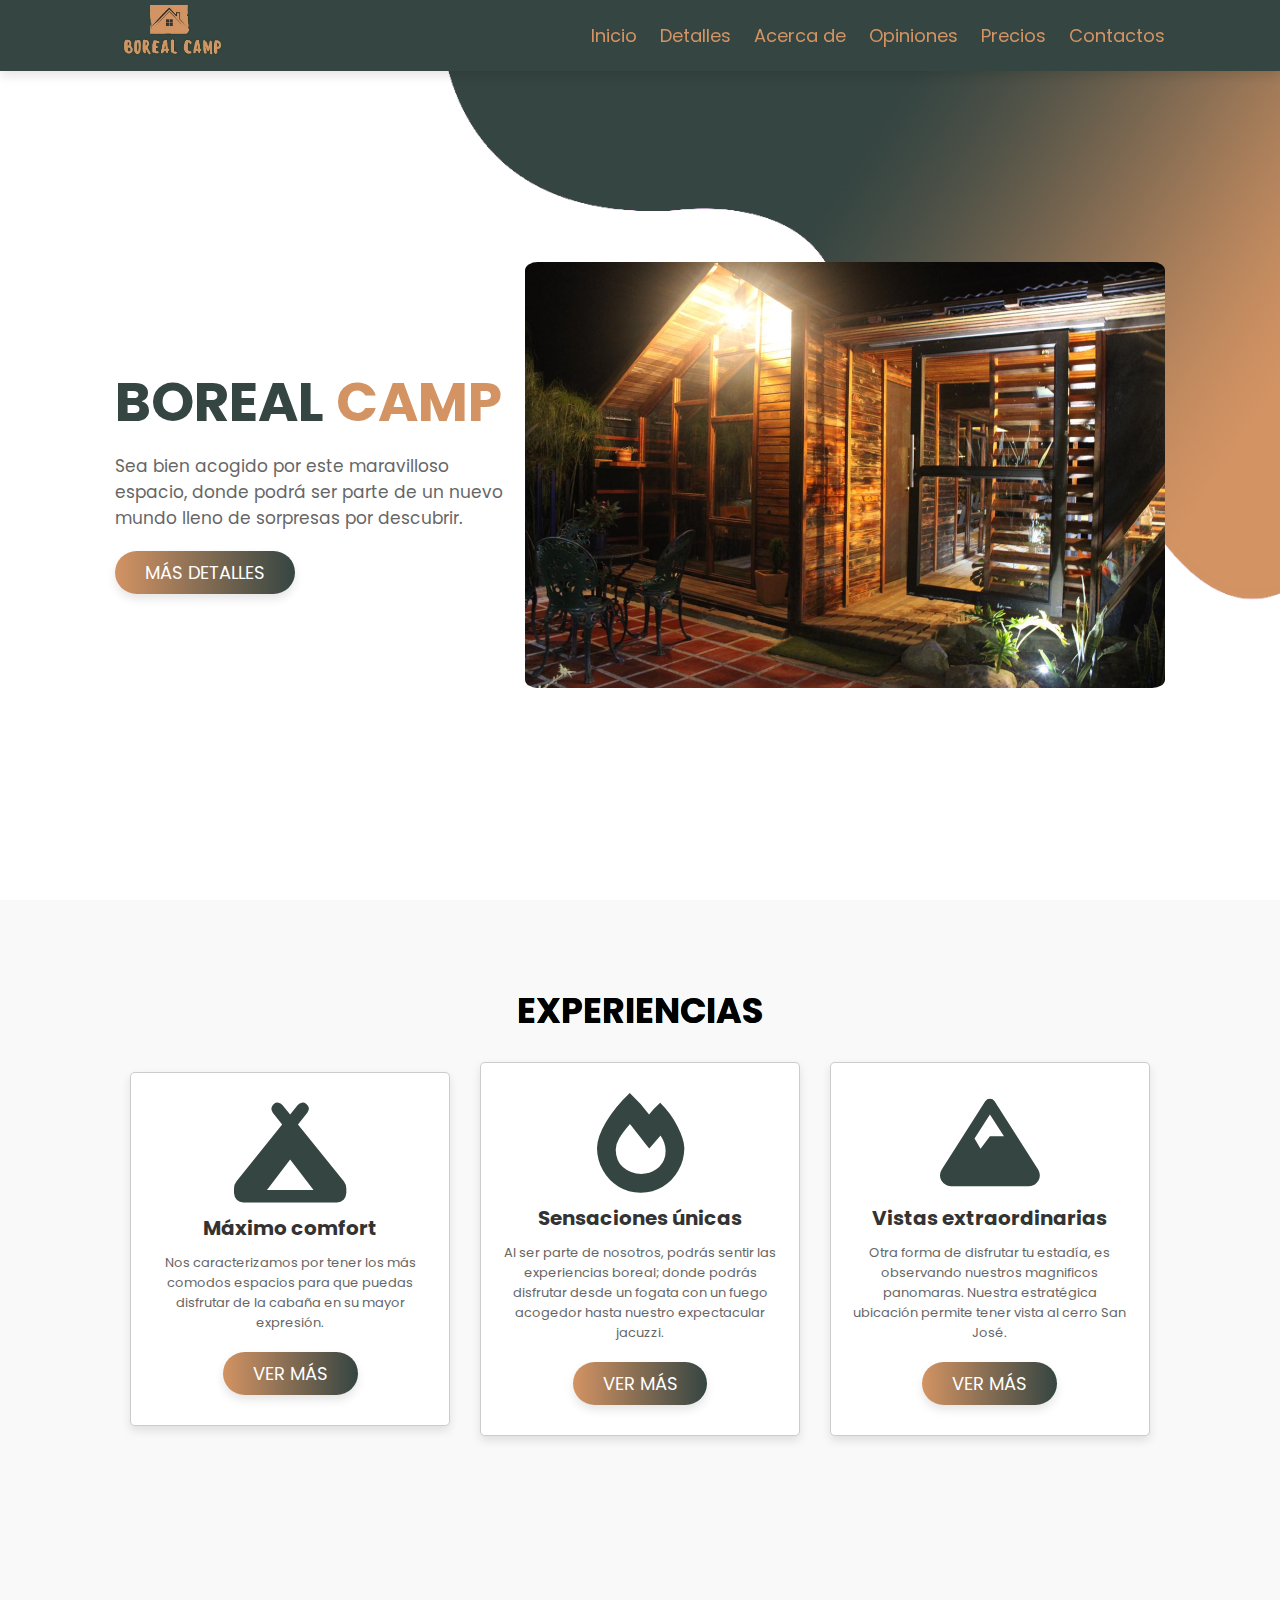
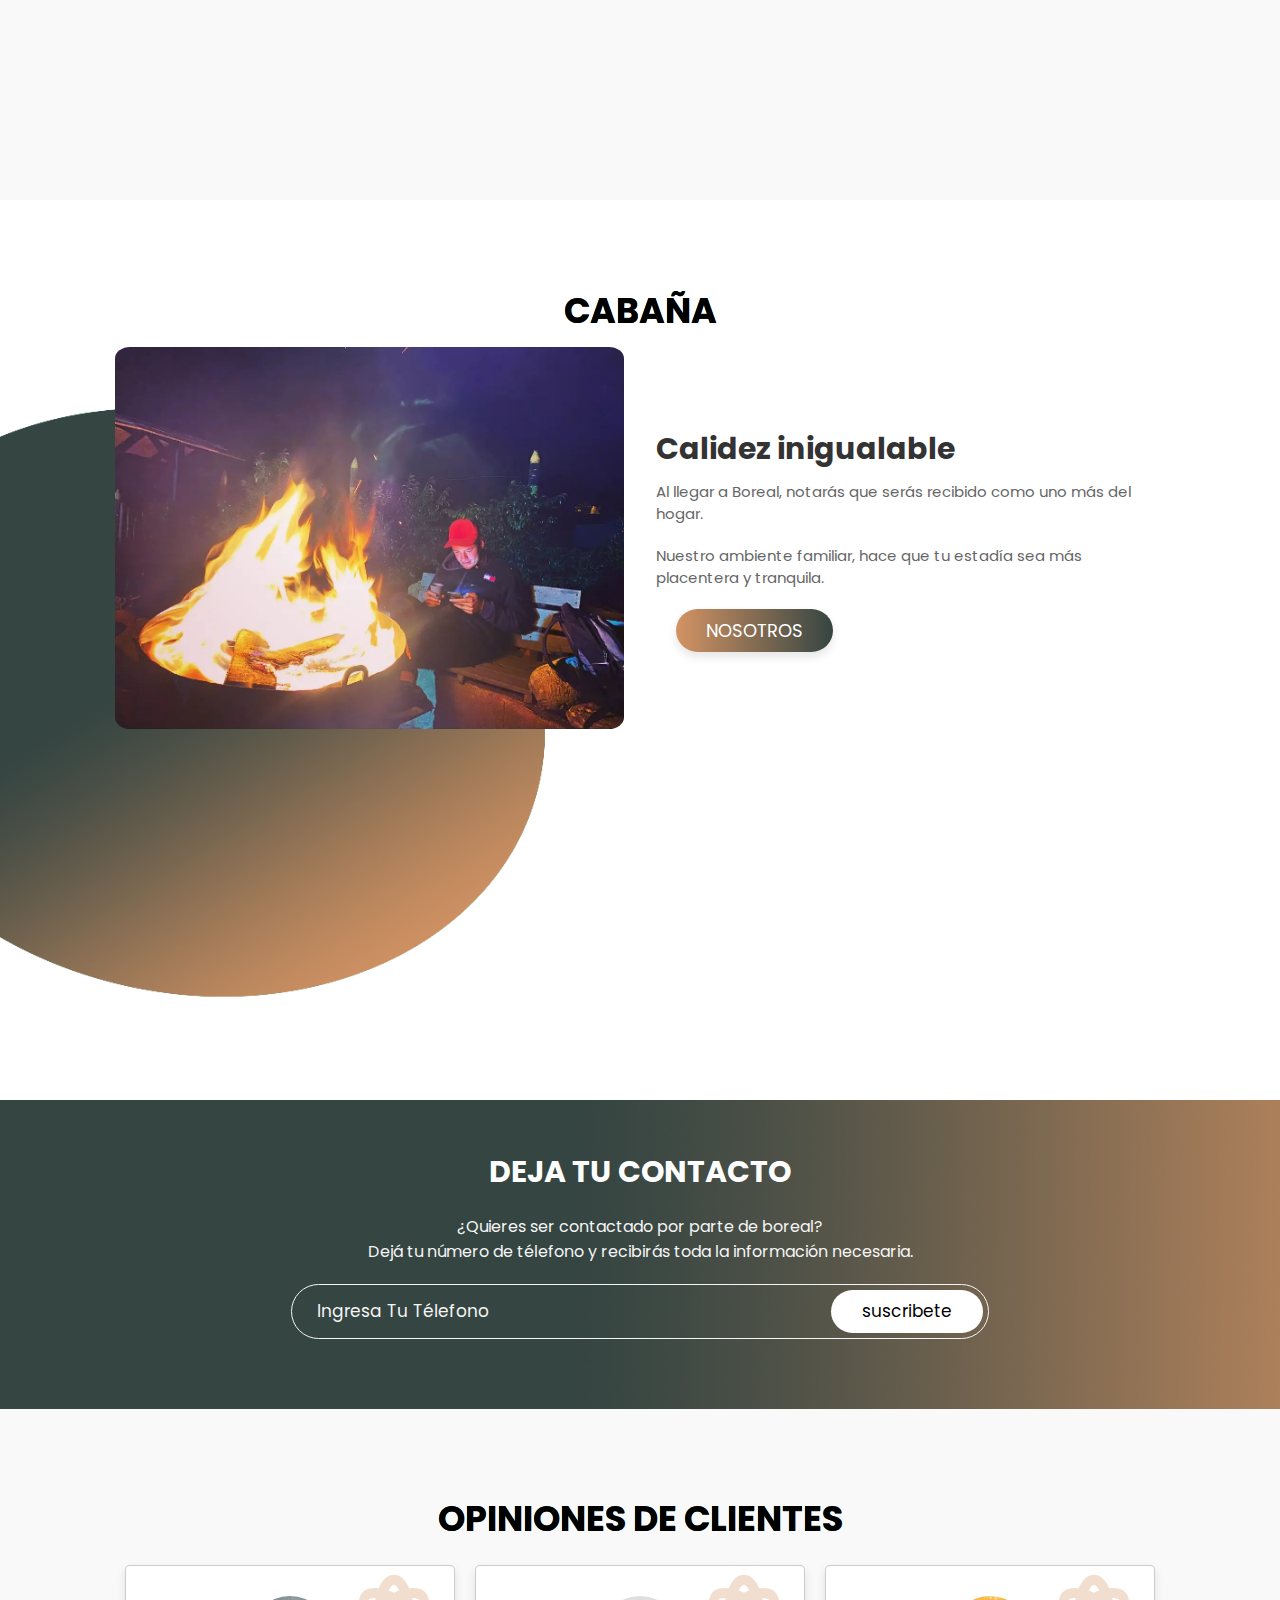
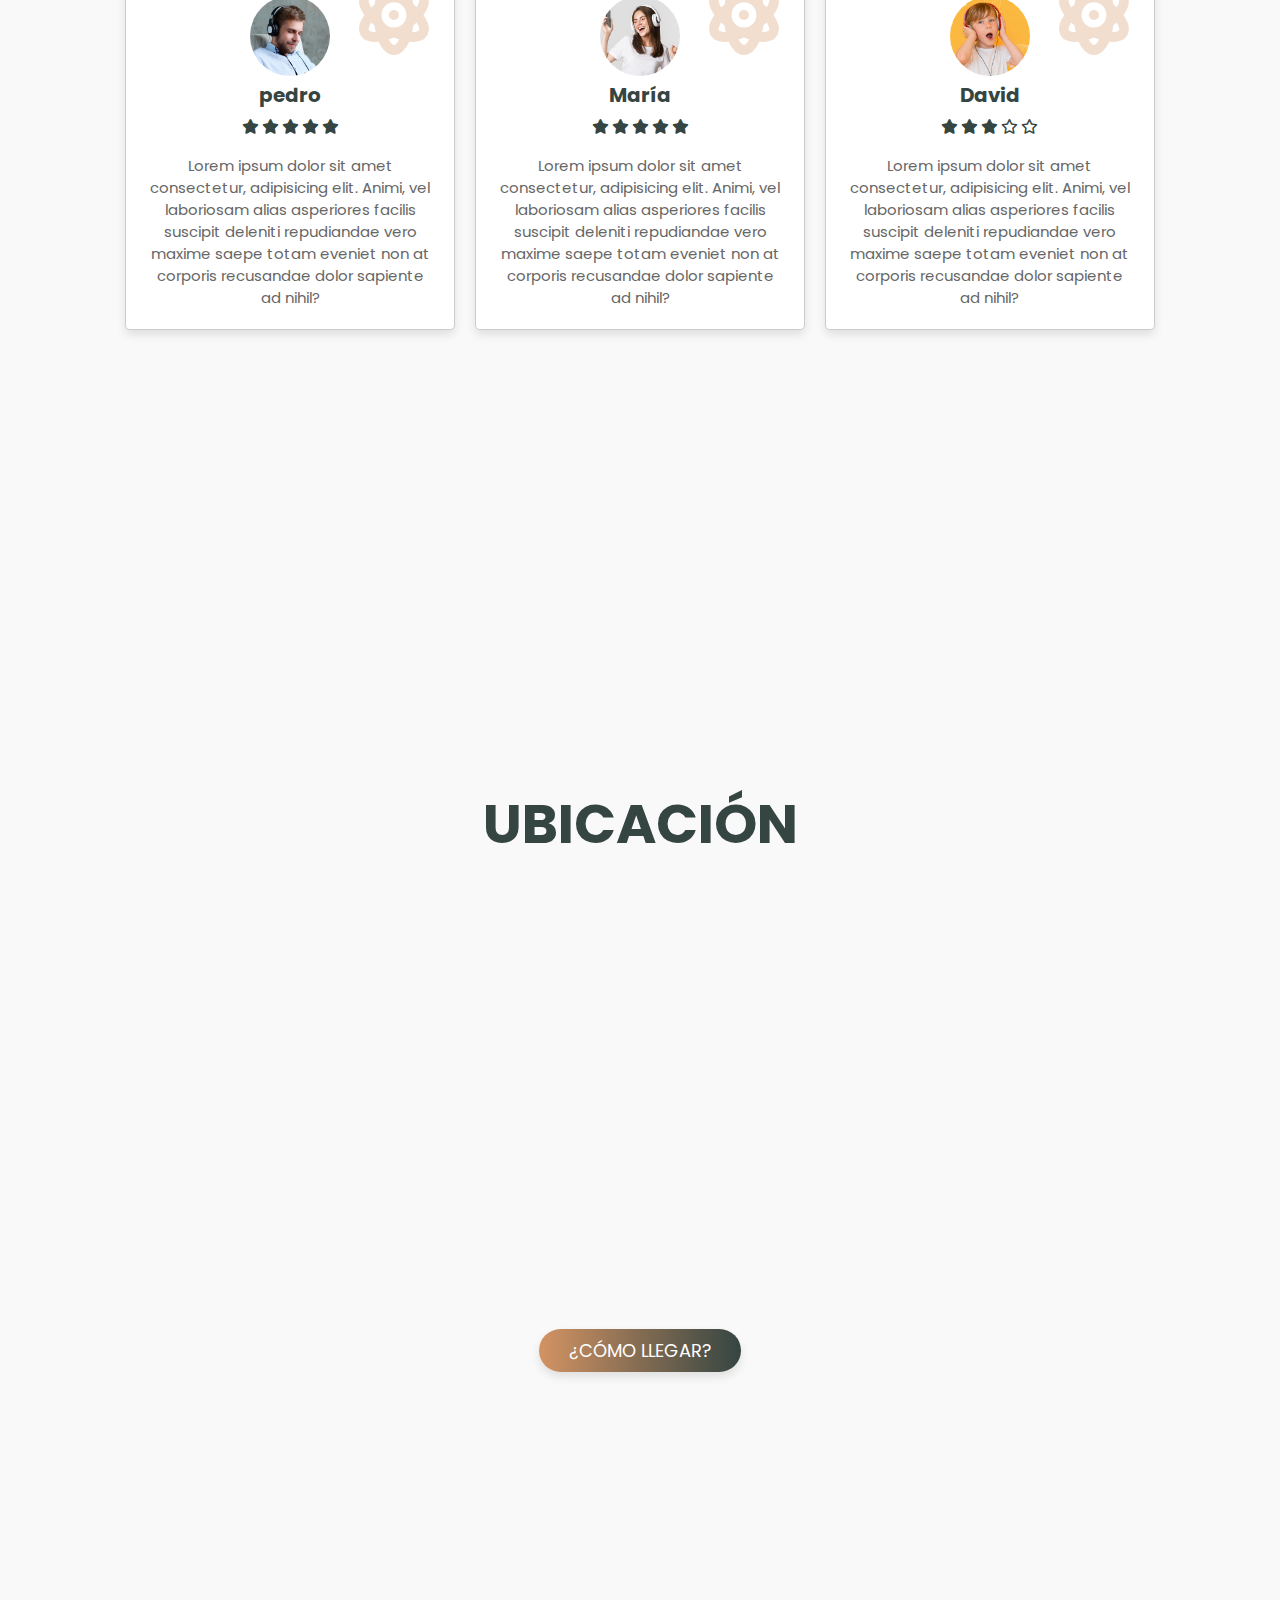
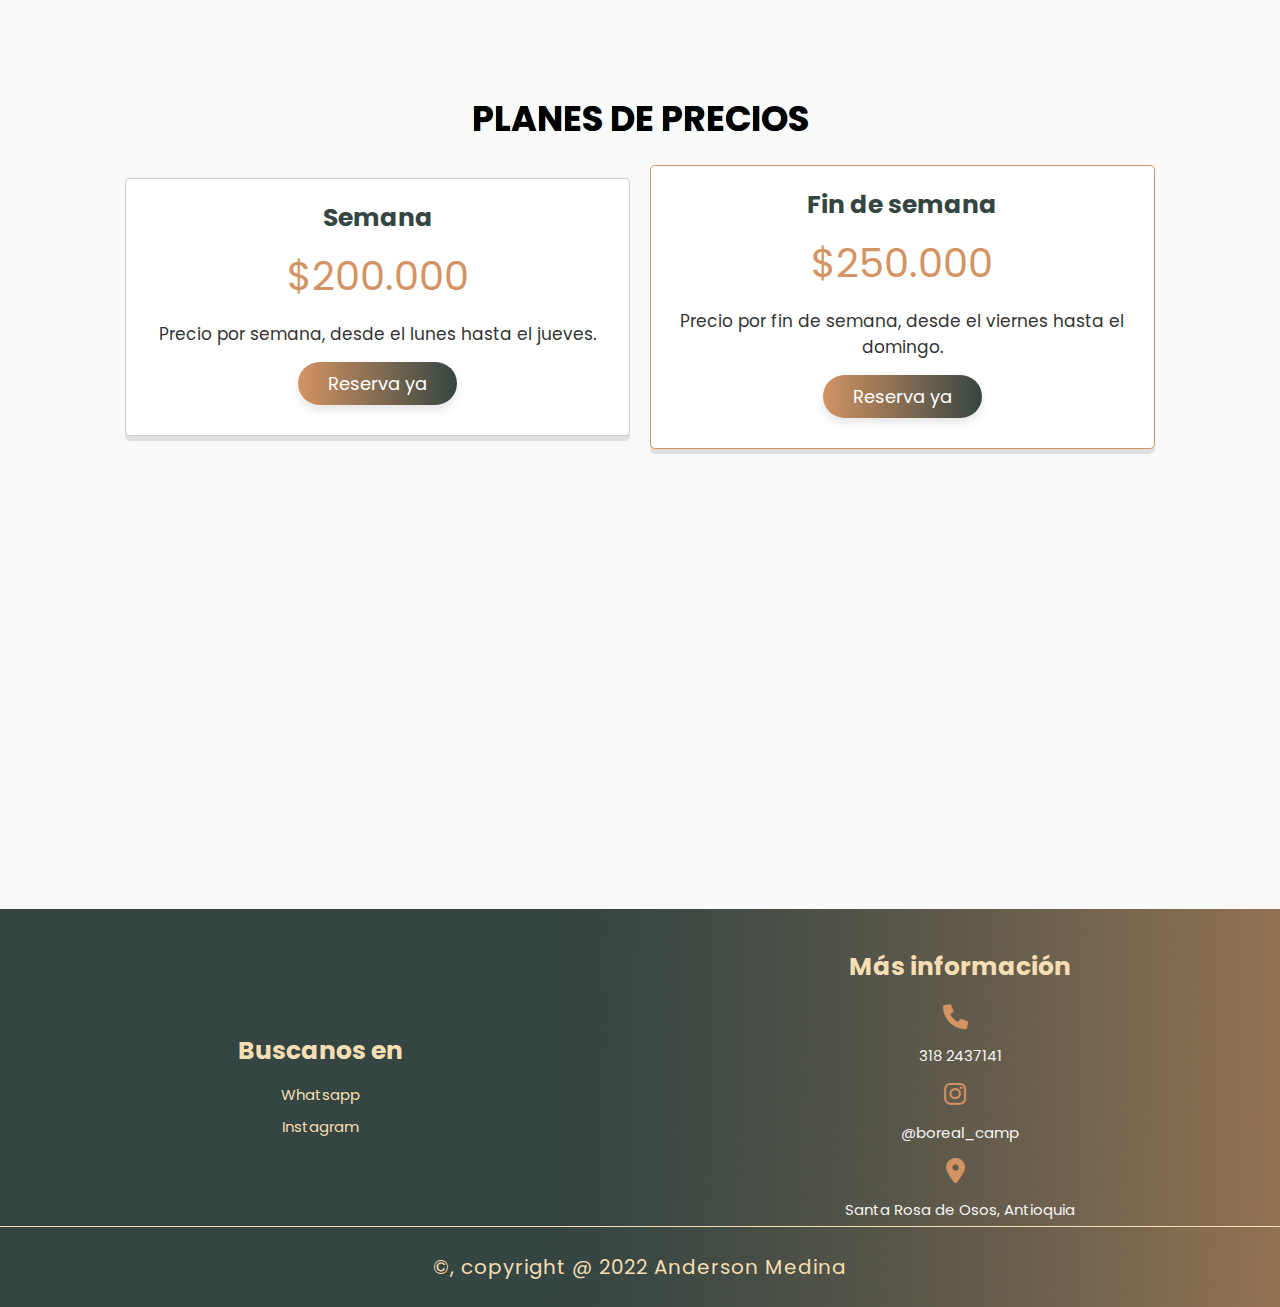
==== commit ec4097bb: "2 de abril primer commit" ====
--- a/index.html
+++ b/index.html
@@ -30,7 +30,7 @@
         <div class="content">
             <h3>BOREAL <span>Camp</span></h3>
             <p>Sea bien acogido por este maravilloso espacio, donde podrá ser parte de un nuevo mundo lleno de sorpresas por descubrir.</p>
-            <a href="#" class="btn">MÁS DETALLES</a>
+            <a href="Cabana.html" class="btn">MÁS DETALLES</a>
         </div>
         <div class="image">
             <img src="img/casa3.jpeg" alt="">
@@ -45,7 +45,7 @@
                 <h3>Máximo comfort</h3>
                 <p>Nos caracterizamos por tener los más comodos espacios para que puedas disfrutar de la cabaña en su mayor expresión.</p>
 
-                <a href="#" class="btn">VER MÁS</a>
+                <a href="Cabana.html" class="btn">VER MÁS</a>
             </div>
 
             <div class="caja">
@@ -53,7 +53,7 @@
                 <h3>Sensaciones únicas</h3>
                 <p>Al ser parte de nosotros, podrás sentir las experiencias boreal; donde podrás disfrutar desde un fogata con un fuego acogedor hasta nuestro expectacular jacuzzi.</p>
 
-                <a href="#" class="btn">VER MÁS</a>
+                <a href="Cabana.html" class="btn">VER MÁS</a>
             </div>
 
             <div class="caja">
@@ -61,7 +61,7 @@
                 <h3>Vistas extraordinarias</h3>
                 <p>Otra forma de disfrutar tu estadía, es observando nuestros magnificos panomaras. Nuestra estratégica ubicación permite tener vista al cerro San José.</p>
 
-                <a href="#" class="btn">VER MÁS</a>
+                <a href="Cabana.html" class="btn">VER MÁS</a>
             </div>
         </div>
     </section>
@@ -210,30 +210,6 @@
 
     </section>
 
-    <section class="contactos" id="contactos">
-        <div class="image">
-            <img src="img/Cabaña.png" alt="">
-        </div>
-
-        <form action="">
-            <h1 class="heading">Contacto</h1>
-            <div class="inputcaja">
-                <input type="text" required><label for="">Nombre</label>
-            </div>
-            <div class="inputcaja">
-                <input type="email" required><label for="">Email</label>
-            </div>
-            <div class="inputcaja">
-                <input type="number" required><label for="">Télefono</label>
-            </div>
-            <div class="inputcaja">
-                <textarea required name="" id="" cols="30" rows="10"></textarea>
-                <label for="">Mensaje</label>
-            </div>
-
-            <input type="submit" class="btn" value="ENVIAR">
-        </form>
-    </section>
 
     <footer>
         <div class="caja-contenedor">
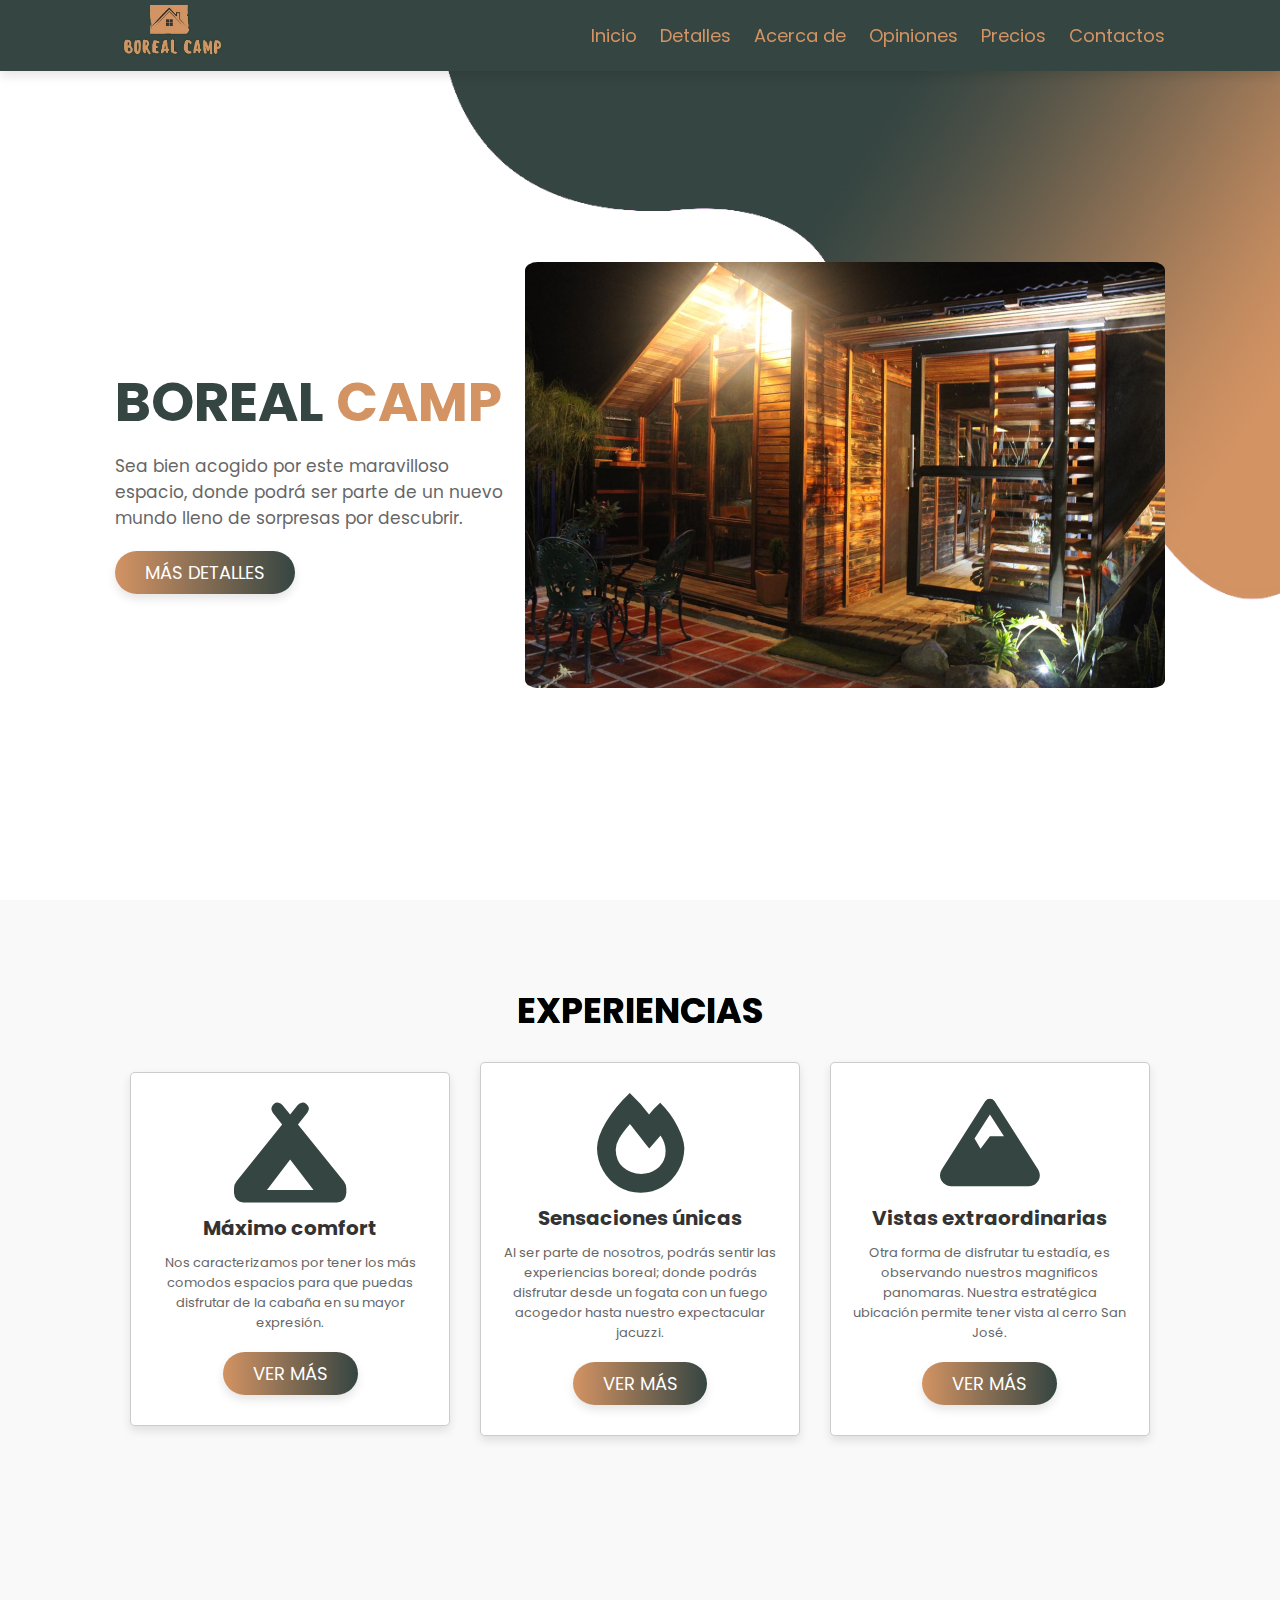
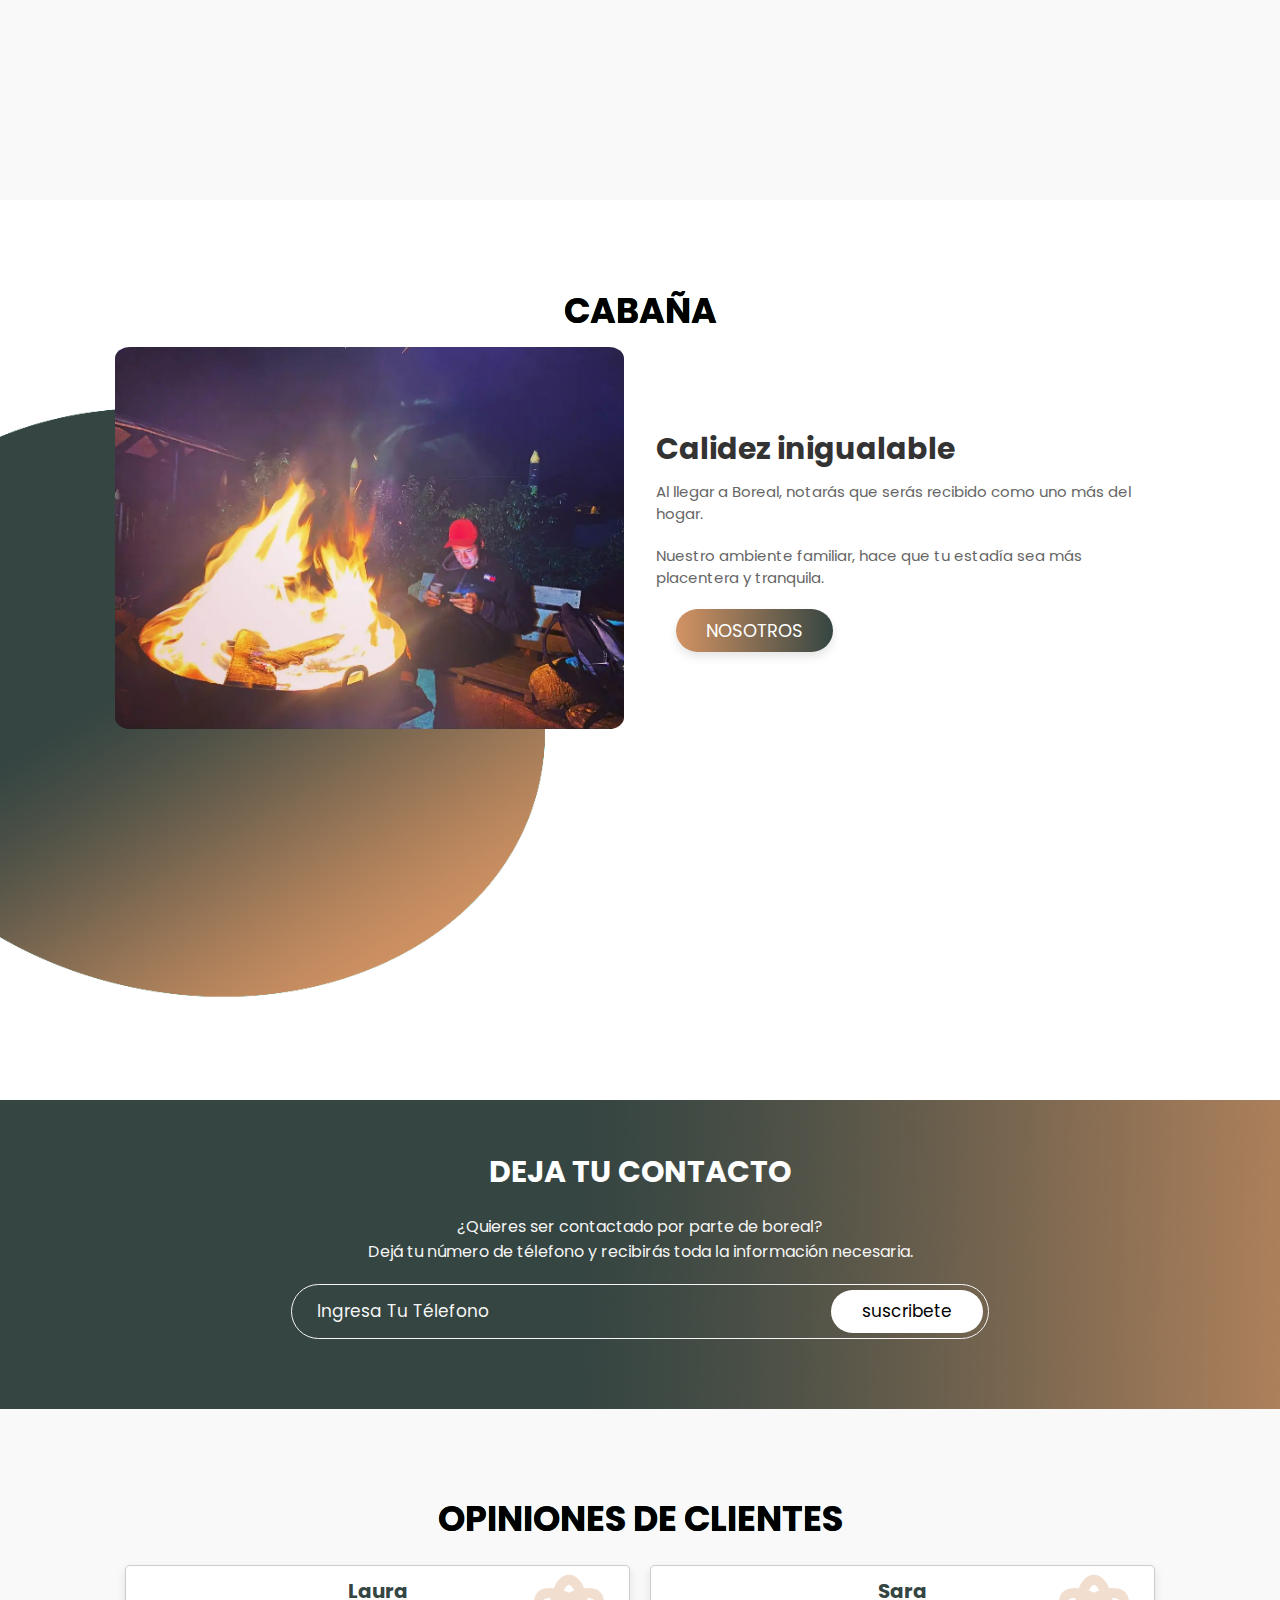
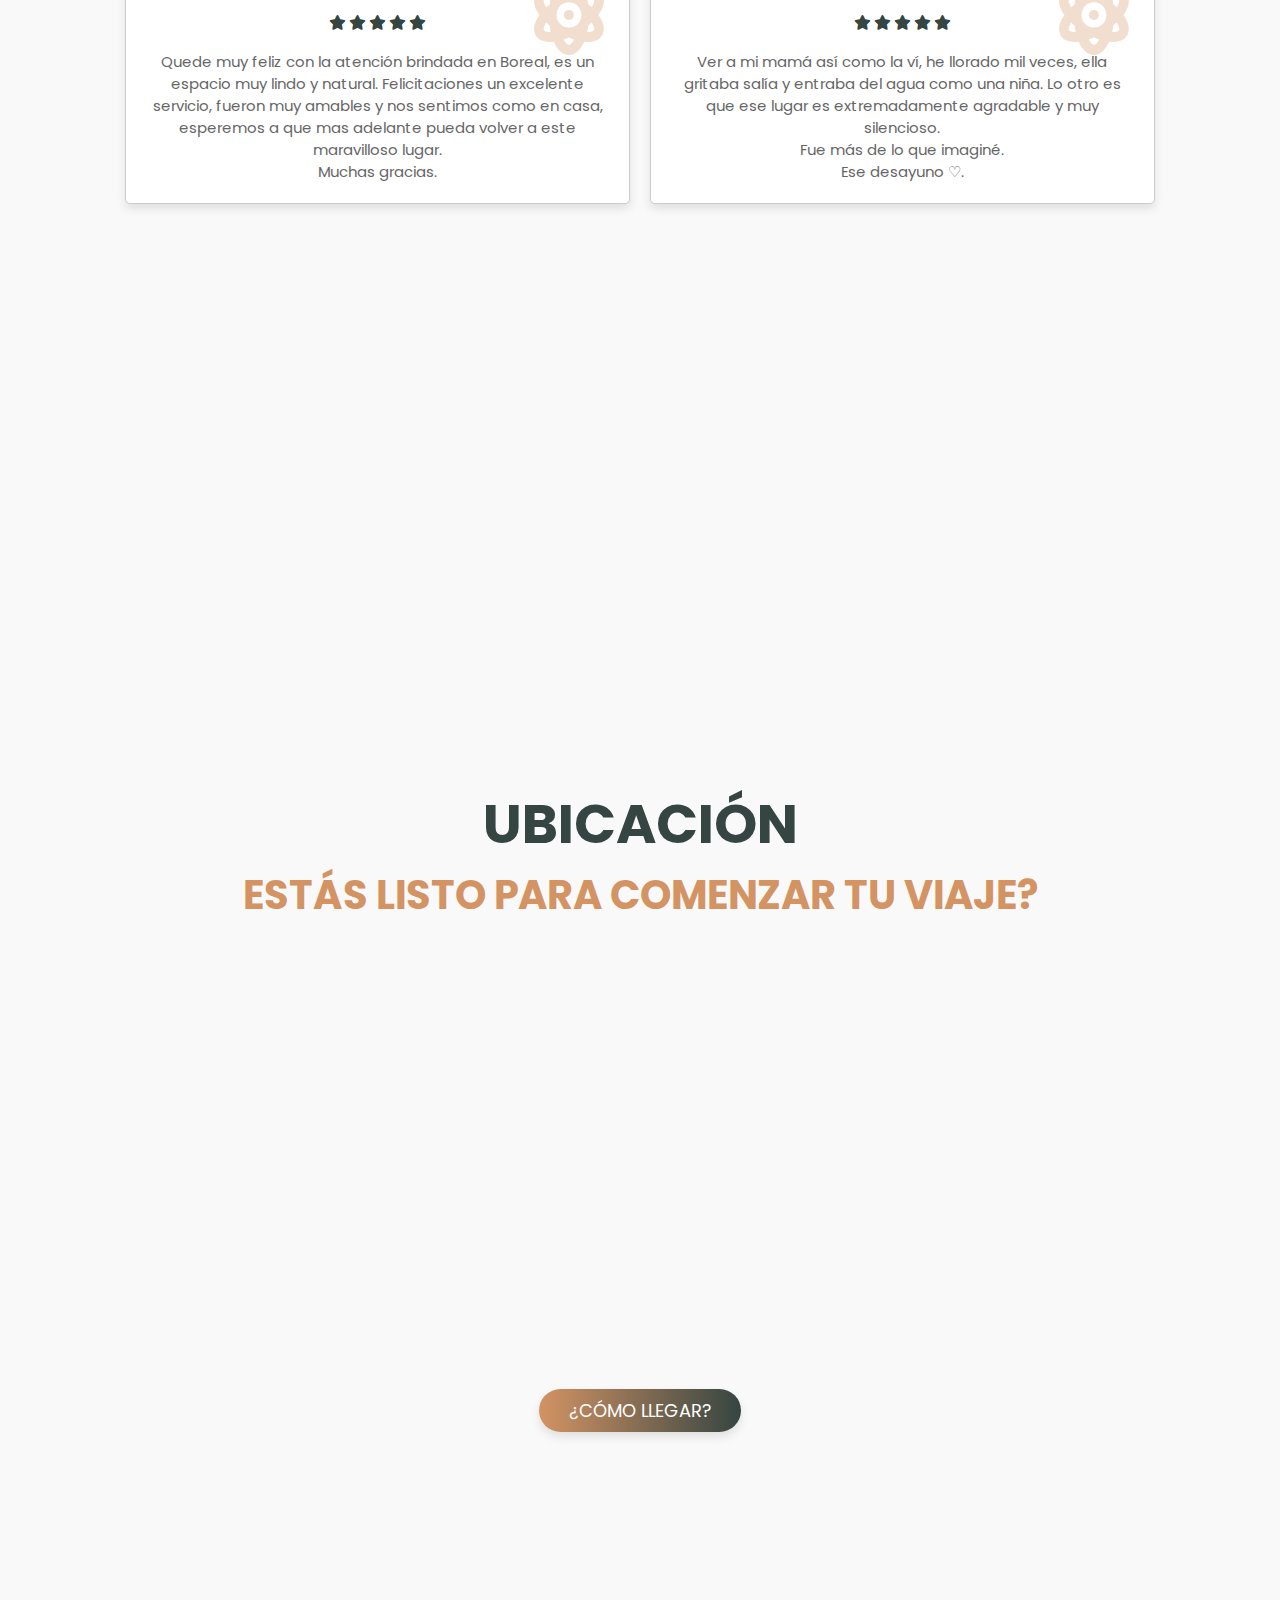
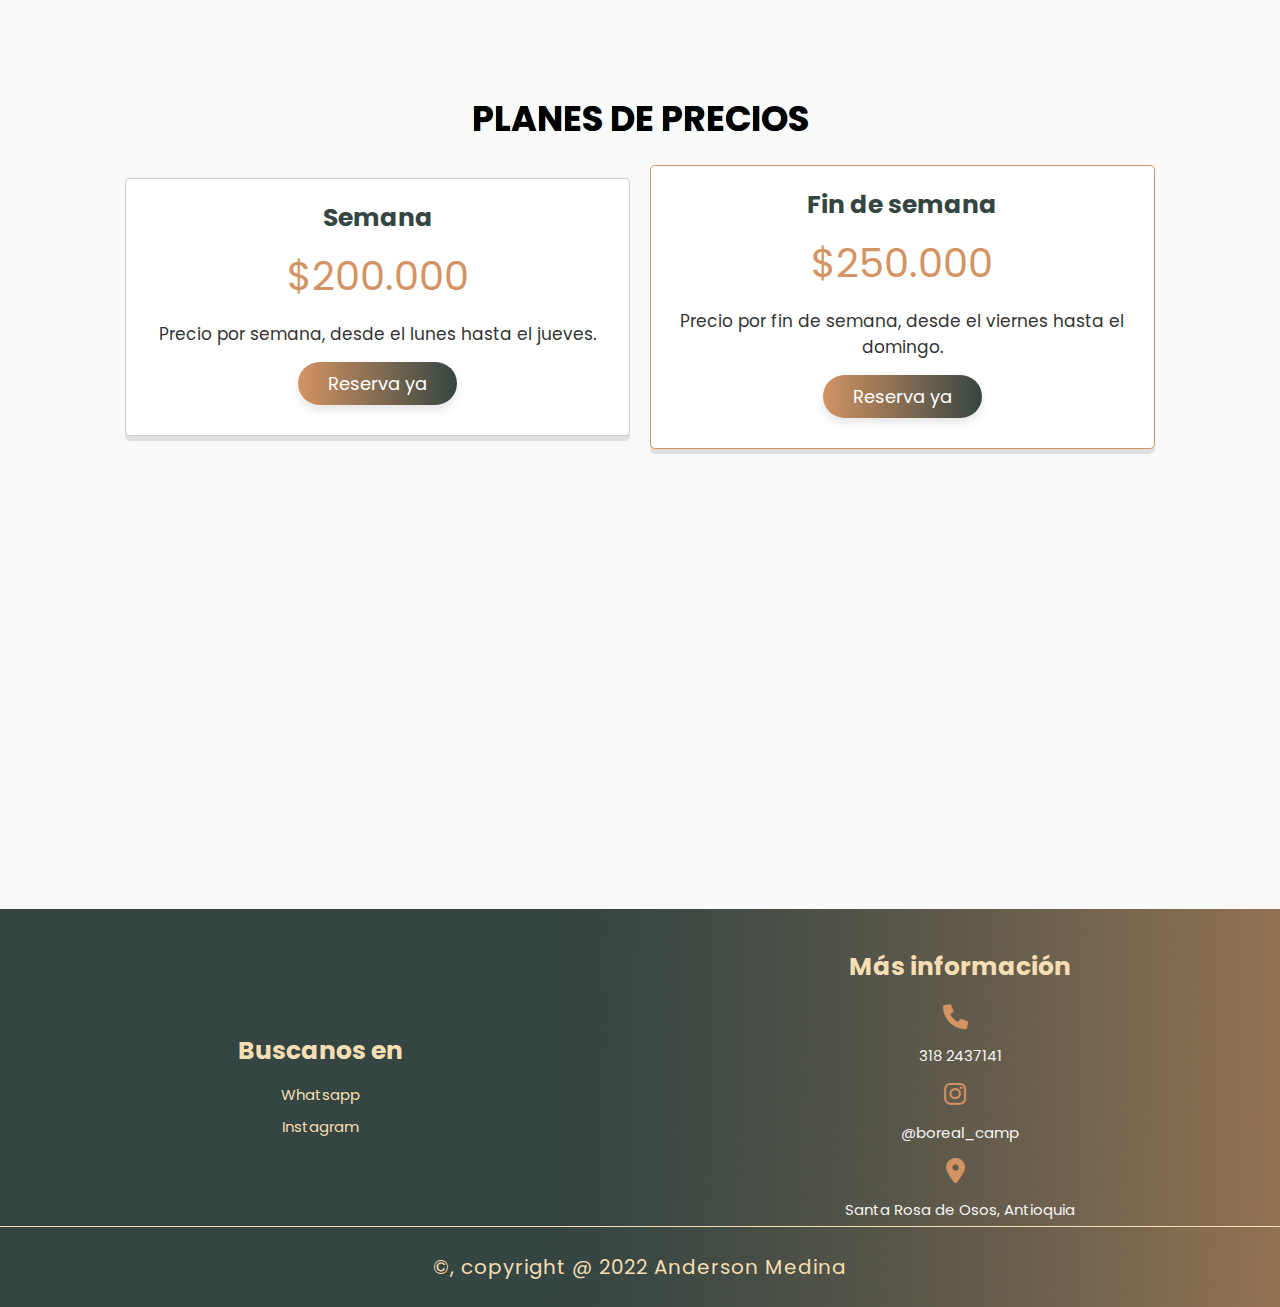
==== commit ad19ada1: "Commit 3 de abril" ====
--- a/index.html
+++ b/index.html
@@ -79,7 +79,7 @@
                 <p>Nuestro ambiente familiar, hace que tu estadía sea más placentera y tranquila.</p>
 
                 <div class="bottons">
-                    <a href="#" class="btn">NOSOTROS</a> 
+                    <a href="Nosotros.html" class="btn">NOSOTROS</a> 
                 </div>
             </div>
         </div>
@@ -103,8 +103,7 @@
             <div class="caja">
                 <i class="fa-solid fa-atom"></i>
                 <div class="user">
-                    <img src="img/user_1.png" alt="">
-                    <h3>pedro</h3>
+                    <h3>Laura</h3>
                     <div class="stars">
                         <i class="fa-solid fa-star"></i>
                         <i class="fa-solid fa-star"></i>
@@ -114,7 +113,8 @@
                     </div>
                     
                     <div class="comentarios">
-                        Lorem ipsum dolor sit amet consectetur, adipisicing elit. Animi, vel laboriosam alias asperiores facilis suscipit deleniti repudiandae vero maxime saepe totam eveniet non at corporis recusandae dolor sapiente ad nihil?
+                        <p>Quede muy feliz con la atención brindada en Boreal, es un espacio muy lindo y natural. Felicitaciones un excelente servicio, fueron muy amables y nos sentimos como en casa, esperemos a que mas adelante pueda volver a este maravilloso lugar. <br>
+                        Muchas gracias.</p>
                     </div>
 
                 </div>
@@ -124,8 +124,7 @@
             <div class="caja">
                 <i class="fa-solid fa-atom"></i>
                 <div class="user">
-                    <img src="img/user_2.png" alt="">
-                    <h3>María</h3>
+                    <h3>Sara</h3>
                     <div class="stars">
                         <i class="fa-solid fa-star"></i>
                         <i class="fa-solid fa-star"></i>
@@ -135,14 +134,14 @@
                     </div>
                     
                     <div class="comentarios">
-                        Lorem ipsum dolor sit amet consectetur, adipisicing elit. Animi, vel laboriosam alias asperiores facilis suscipit deleniti repudiandae vero maxime saepe totam eveniet non at corporis recusandae dolor sapiente ad nihil?
+                        <p>Ver a mi mamá así como la ví, he llorado mil veces, ella gritaba salía y entraba del agua como una niña. Lo otro es que ese lugar es extremadamente agradable y muy silencioso.<br>Fue más de lo que imaginé.<br>Ese desayuno ♡.</p>
                     </div>
 
                 </div>
                 
             </div>
 
-            <div class="caja">
+            <!-- <div class="caja">
                 <i class="fa-solid fa-atom"></i>
                 <div class="user">
                     <img src="img/user_3.png" alt="">
@@ -162,7 +161,7 @@
 
                 </div>
                 
-            </div>
+            </div> -->
         </div>
 
 
@@ -170,6 +169,7 @@
 
     <section class="ubicacion" id="ubicacion">
         <h1>UBICACIÓN</h1>
+        <h3>ESTÁS LISTO PARA COMENZAR TU VIAJE?</h3>
         <iframe src="https://www.google.com/maps/embed?pb=!1m14!1m8!1m3!1d15851.502036546031!2d-75.449881!3d6.6623466!3m2!1i1024!2i768!4f13.1!3m3!1m2!1s0x0%3A0x6c115fea414a07c!2sBoreal%20camp!5e0!3m2!1ses-419!2sco!4v1648321480286!5m2!1ses-419!2sco" width="100%" height="450" style="border:0;" allowfullscreen="" loading="lazy" referrerpolicy="no-referrer-when-downgrade"></iframe>
         <div class="bottons">
             <a target="_blank" href="https://goo.gl/maps/EF9XxddaX3Hz4asW7" class="btn">¿CÓMO LLEGAR?</a> 
--- a/estilos.css
+++ b/estilos.css
@@ -362,7 +362,11 @@
     text-transform: uppercase;
 }
 
-
+.ubicacion h3{
+    font-size: 4rem;
+    color: var(--naranja);
+    text-transform: uppercase;
+}
 
 .precios .caja-contenedor{
     display: flex;
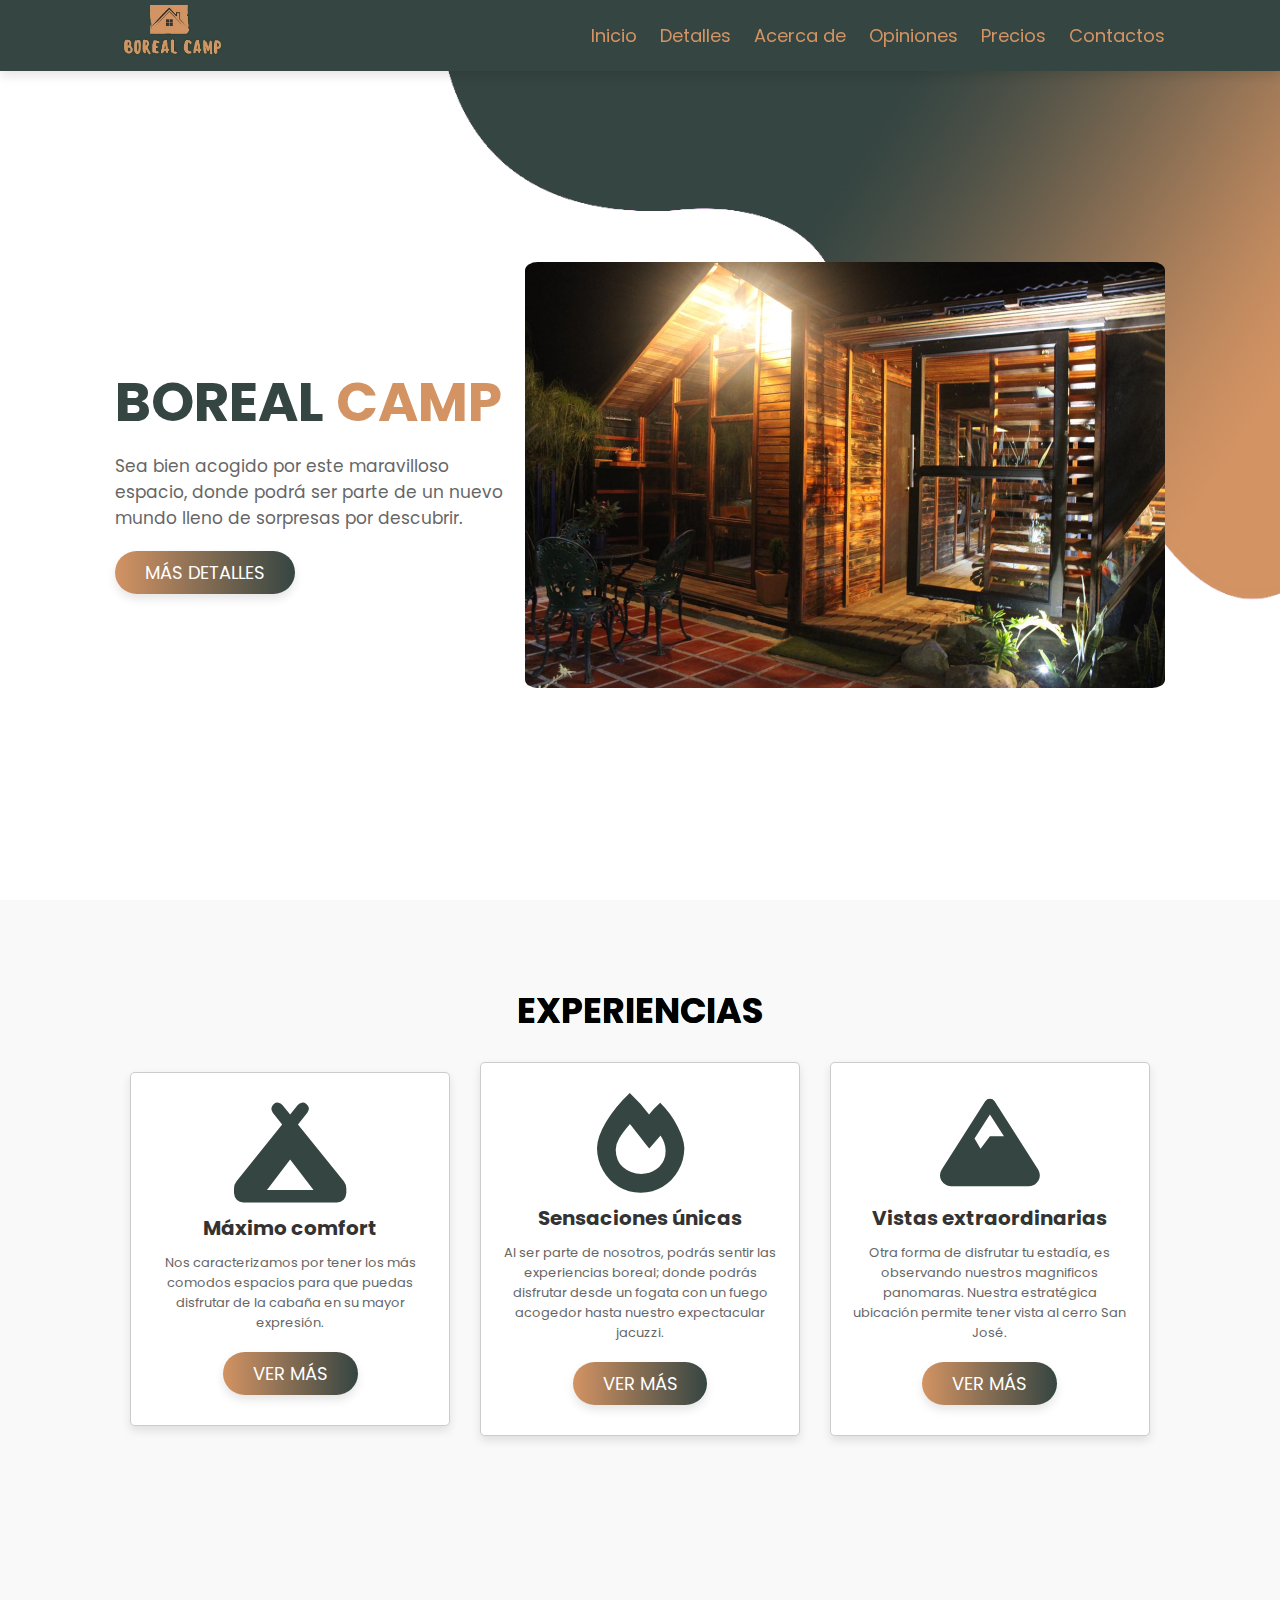
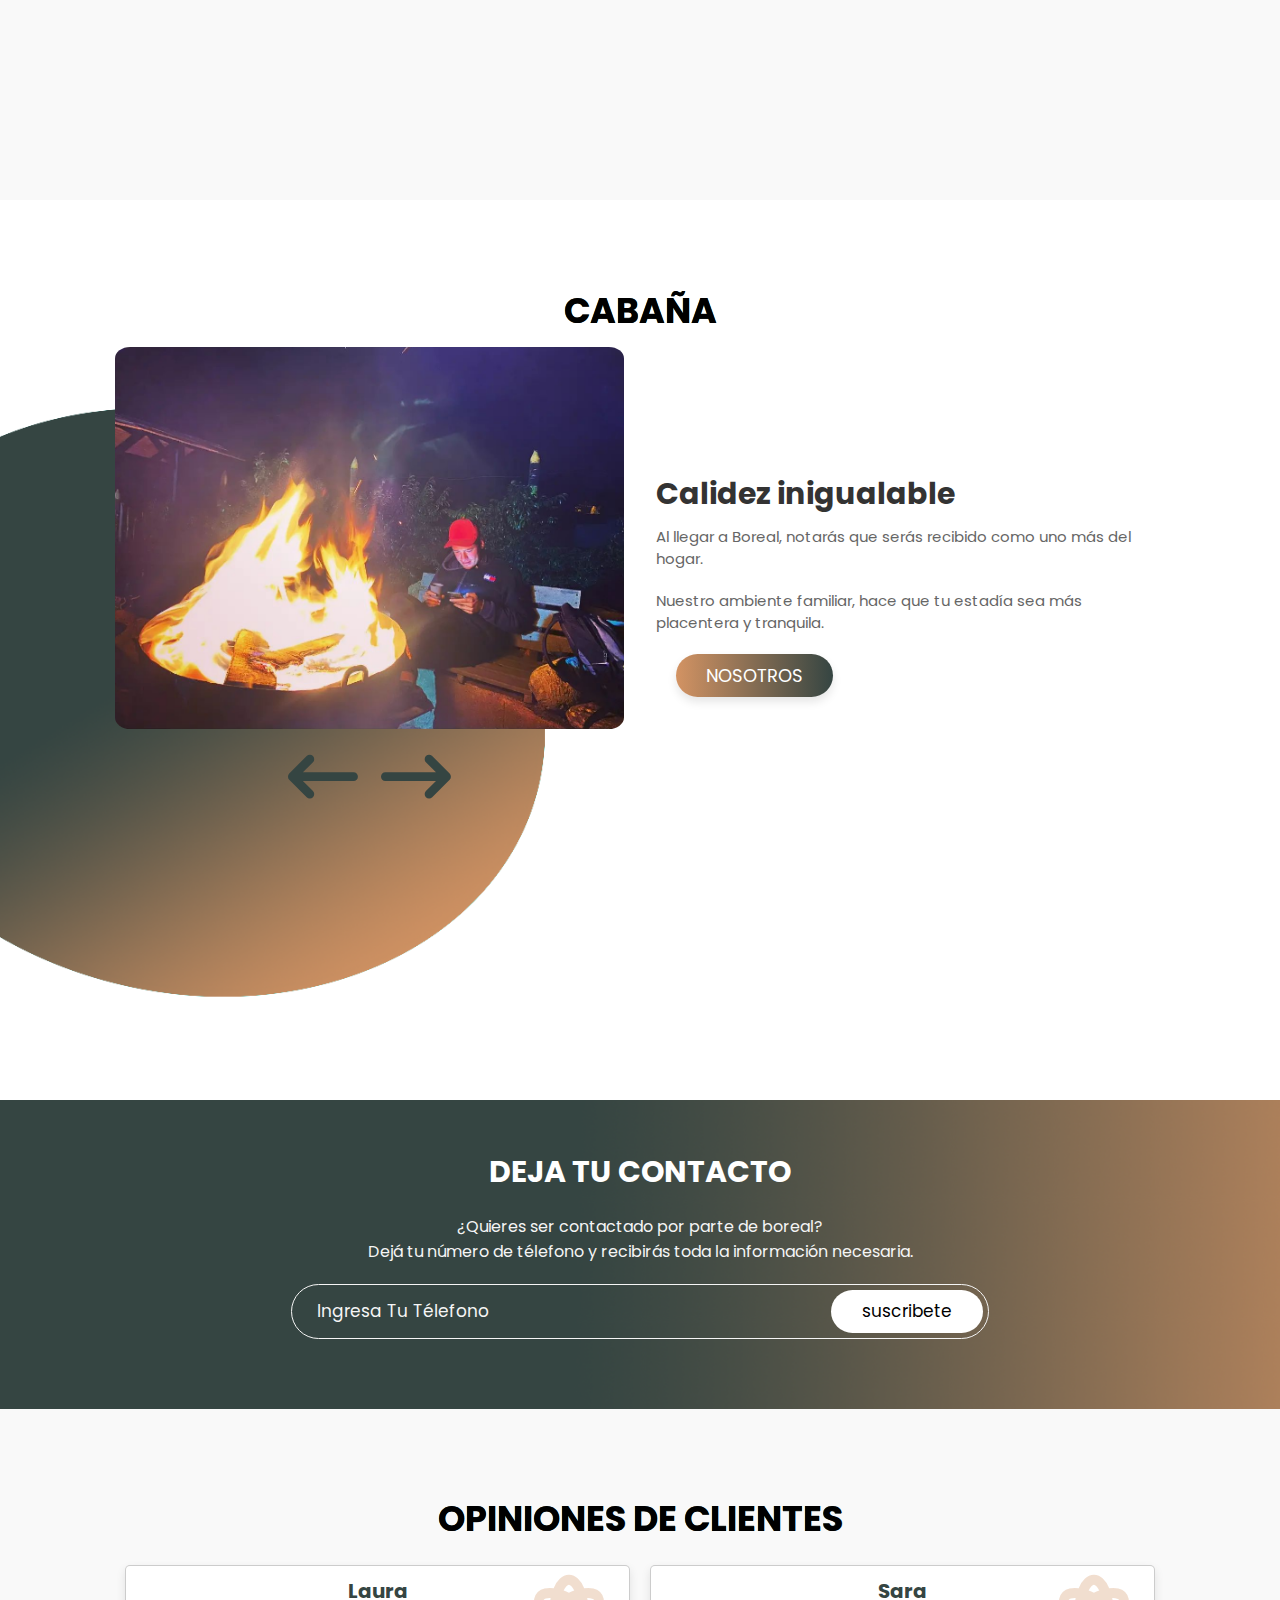
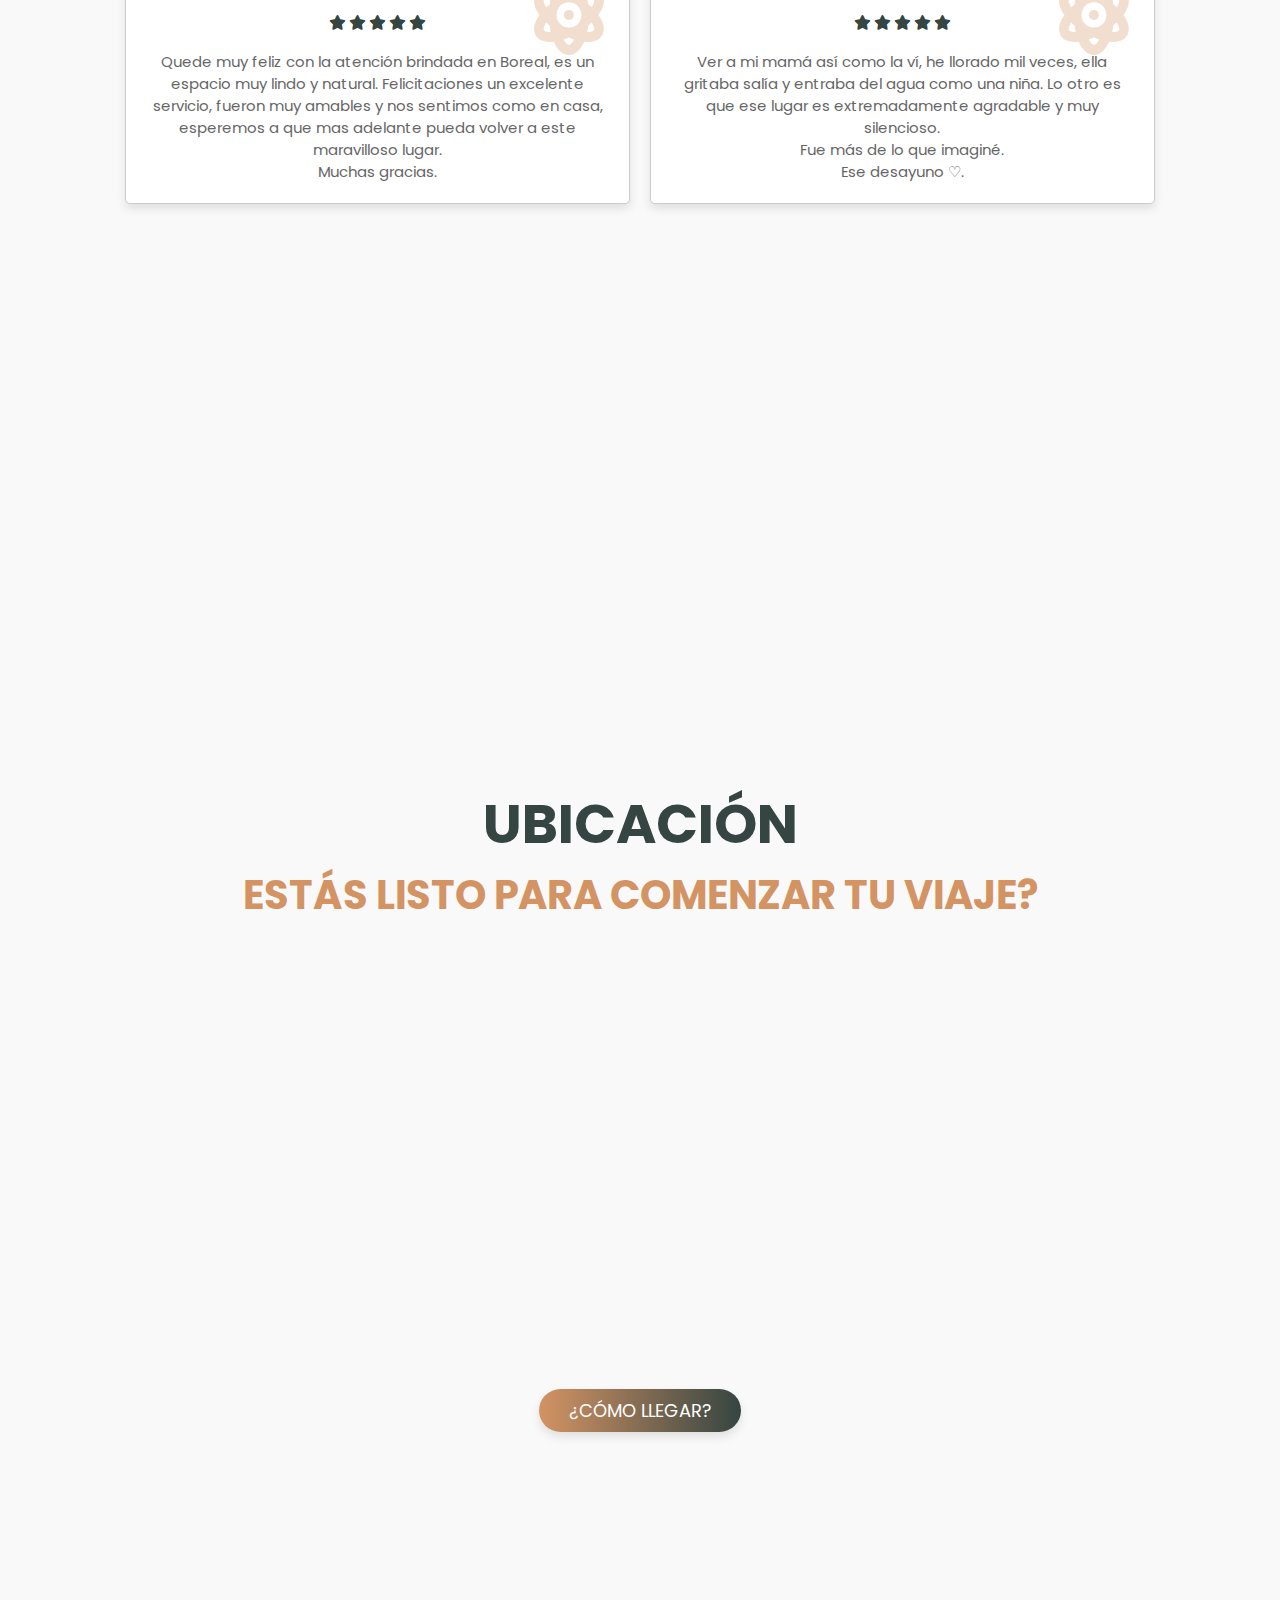
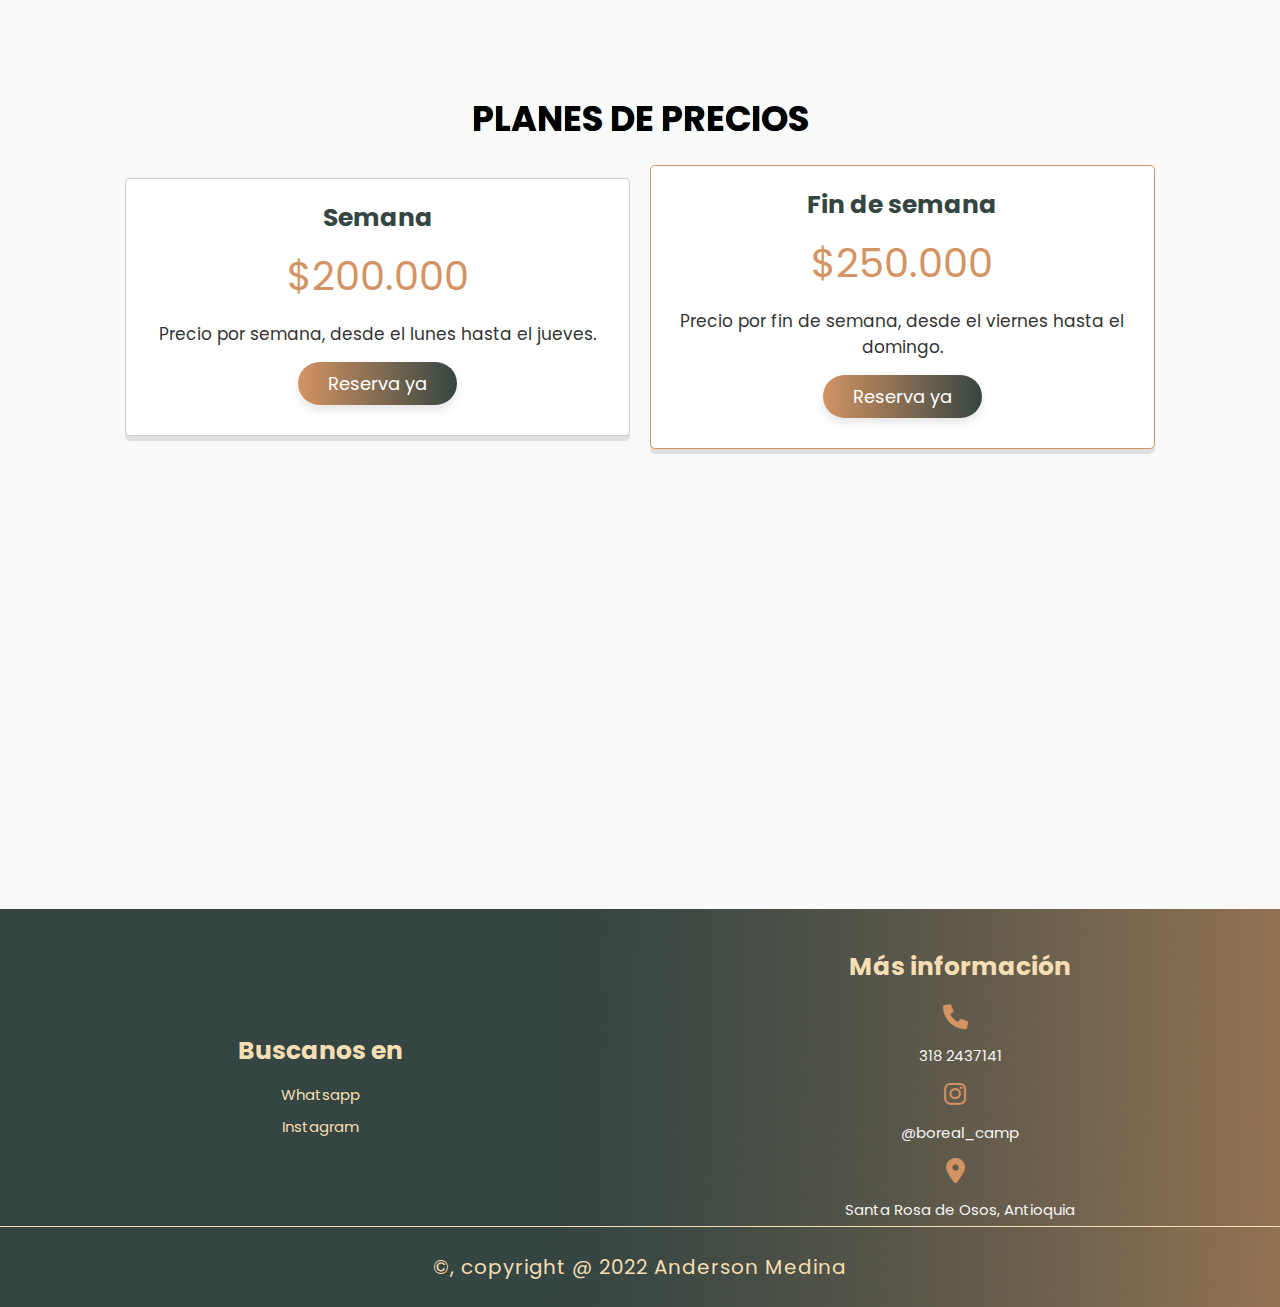
==== commit b092a19d: "Grandes cambios a todo el proyecto, principalmente agregué las flechas" ====
--- a/index.html
+++ b/index.html
@@ -8,6 +8,7 @@
     <link rel="stylesheet" href="https://cdnjs.cloudflare.com/ajax/libs/font-awesome/6.0.0/css/all.min.css">
     <link rel="stylesheet" href="estilos.css">
     <link rel="icon" href="img/icono.png">
+    <script src="JS/inicio.js"></script>
 </head>
 <body>
     <header>
@@ -70,7 +71,9 @@
         <h1 class="heading">CABAÑA</h1>
         <div class="columna">
             <div class="image">
-                <img src="img/Fogata.png" alt="">
+                <img id="imagen_cabana" src="img/Fogata.png" alt="">
+                <button id="boton_izquierda"><i class="fa-solid fa-arrow-left-long" ></i></button>
+                <button id="boton_derecha"><i class="fa-solid fa-arrow-right-long" ></i></button>
             </div>
             <div class="content">
                 <h3>Calidez inigualable</h3>
--- a/estilos.css
+++ b/estilos.css
@@ -207,6 +207,23 @@
 .acerca_de .columna .image{
     flex: 1 1 40rem;
     margin-right: 3%;
+    text-align: center;
+}
+
+.acerca_de .columna .image i{
+    font-size: 7rem;
+    color: var(--verde);
+}
+
+.acerca_de .columna .image button{
+    background-color: transparent;
+    cursor: pointer;
+    margin: 1rem;
+}
+
+.acerca_de .columna .image button i:hover{
+    color: aqua;
+    transition: all .8s;
 }
 
 .acerca_de .columna .image img{
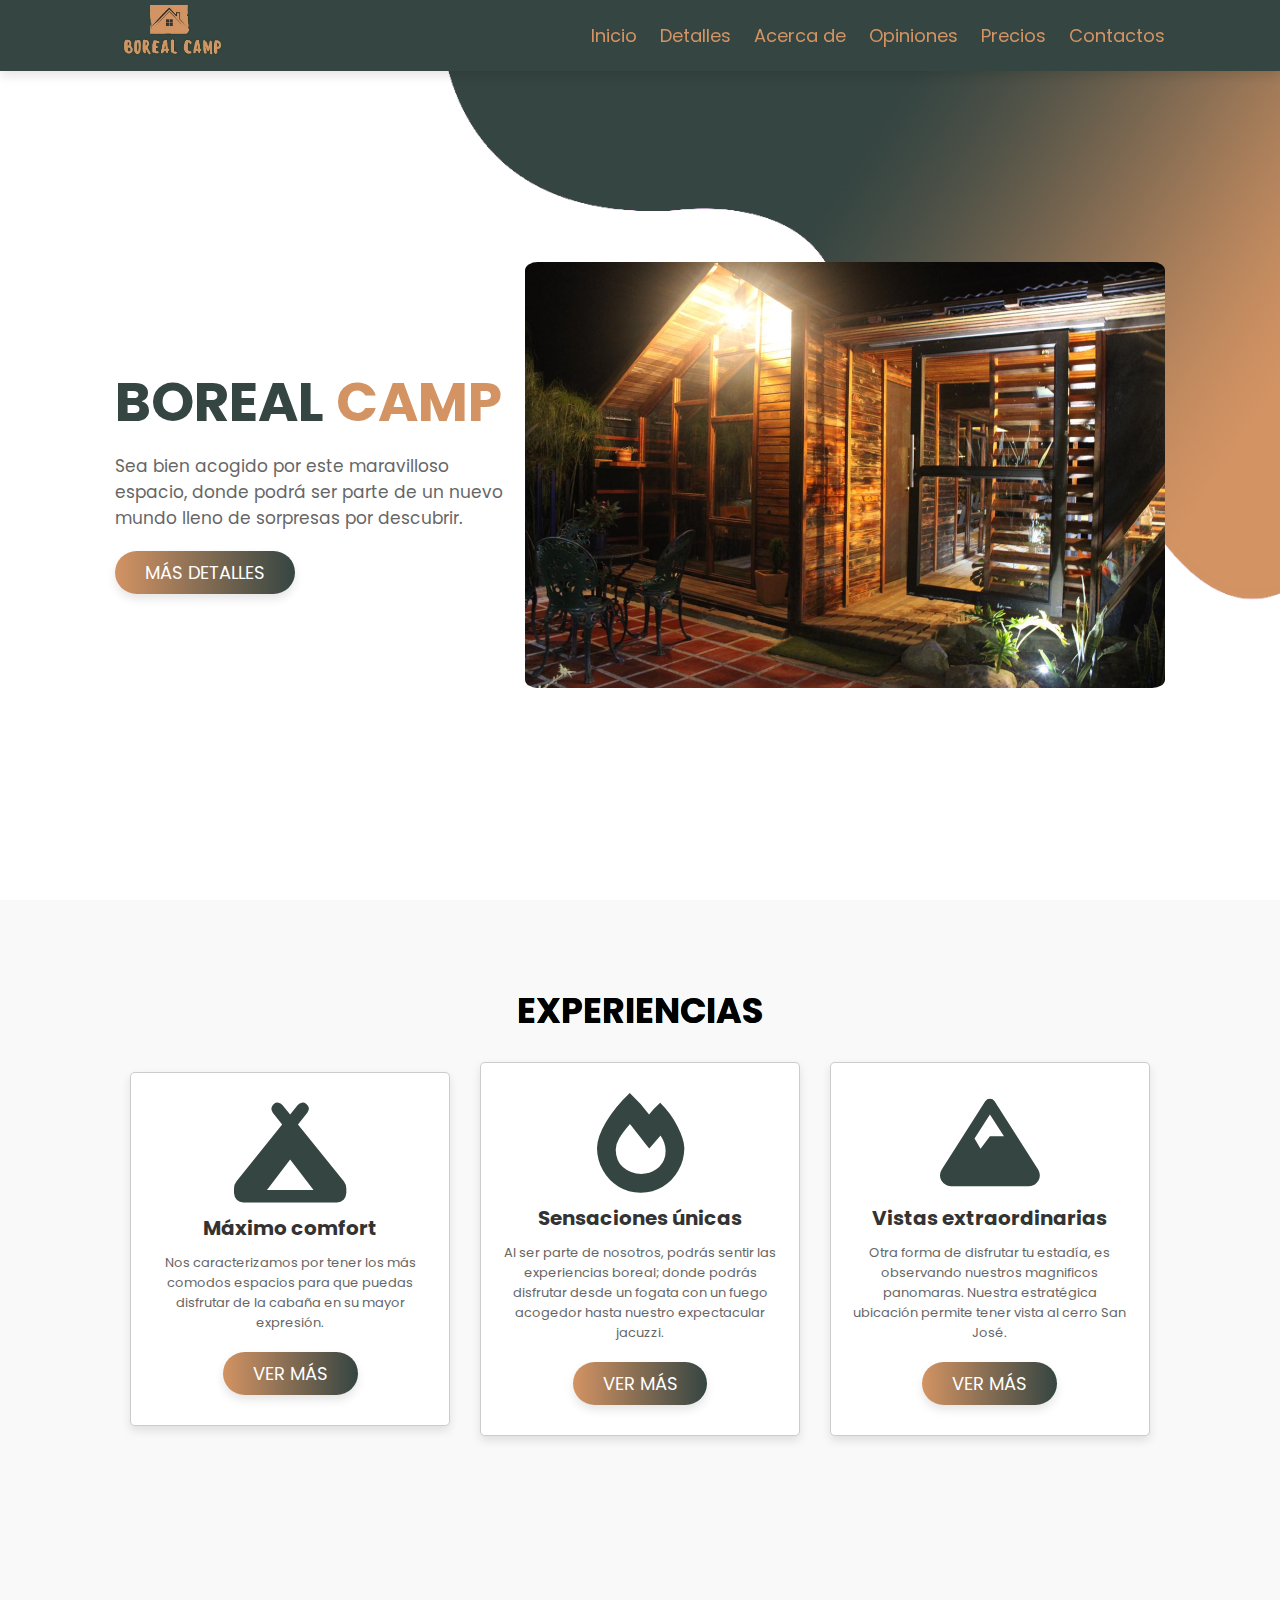
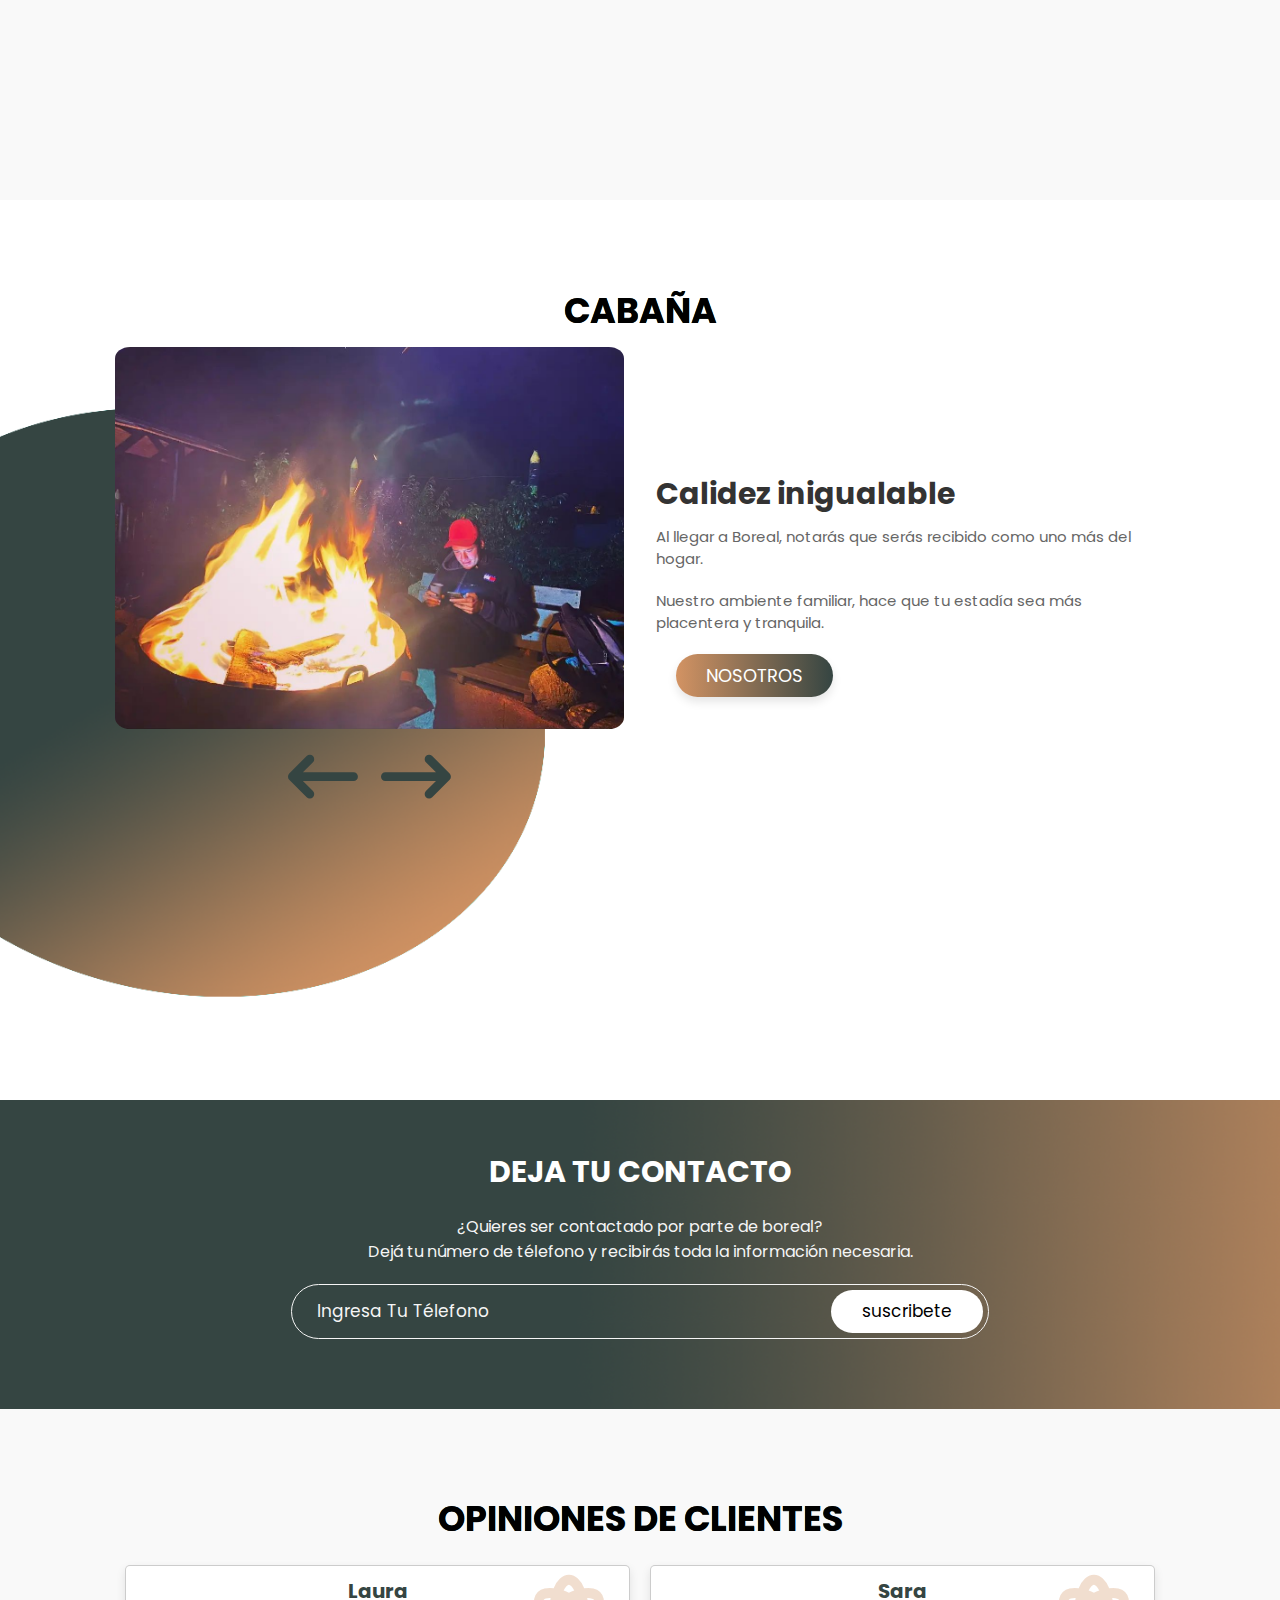
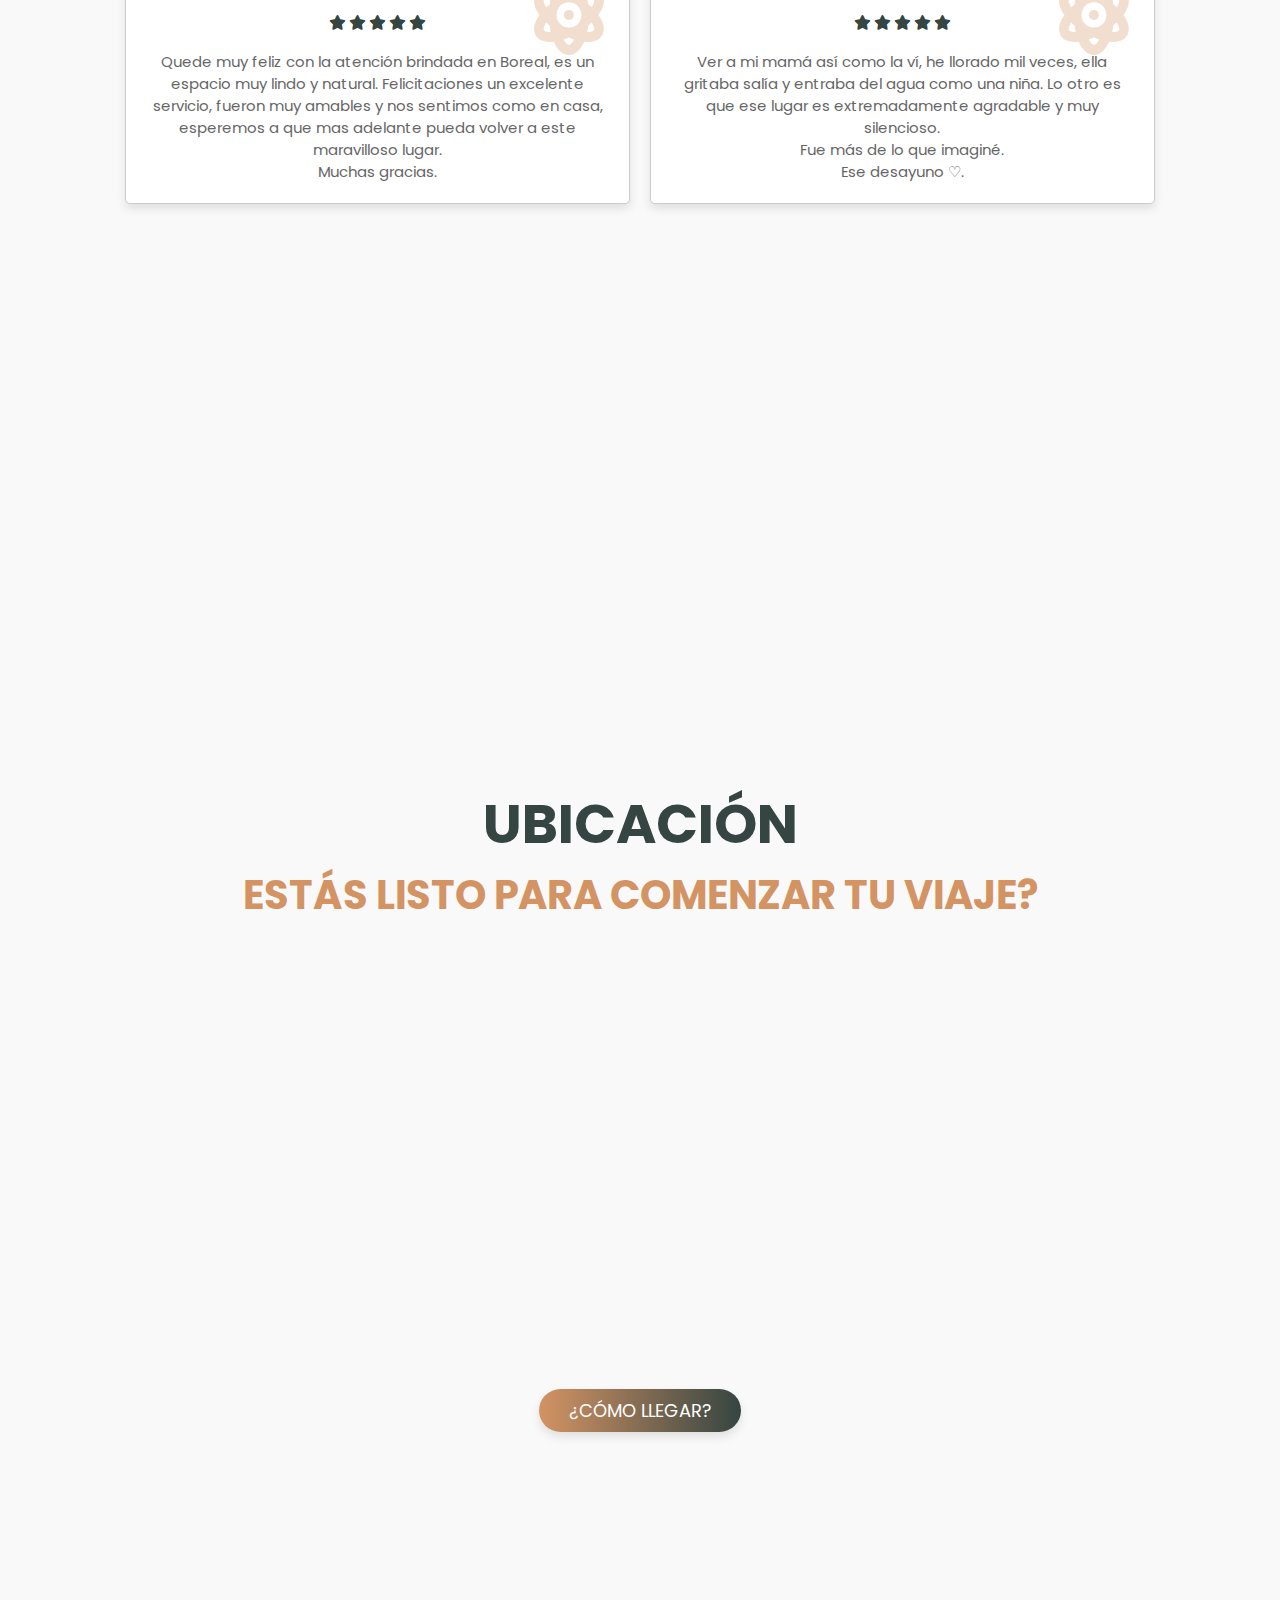
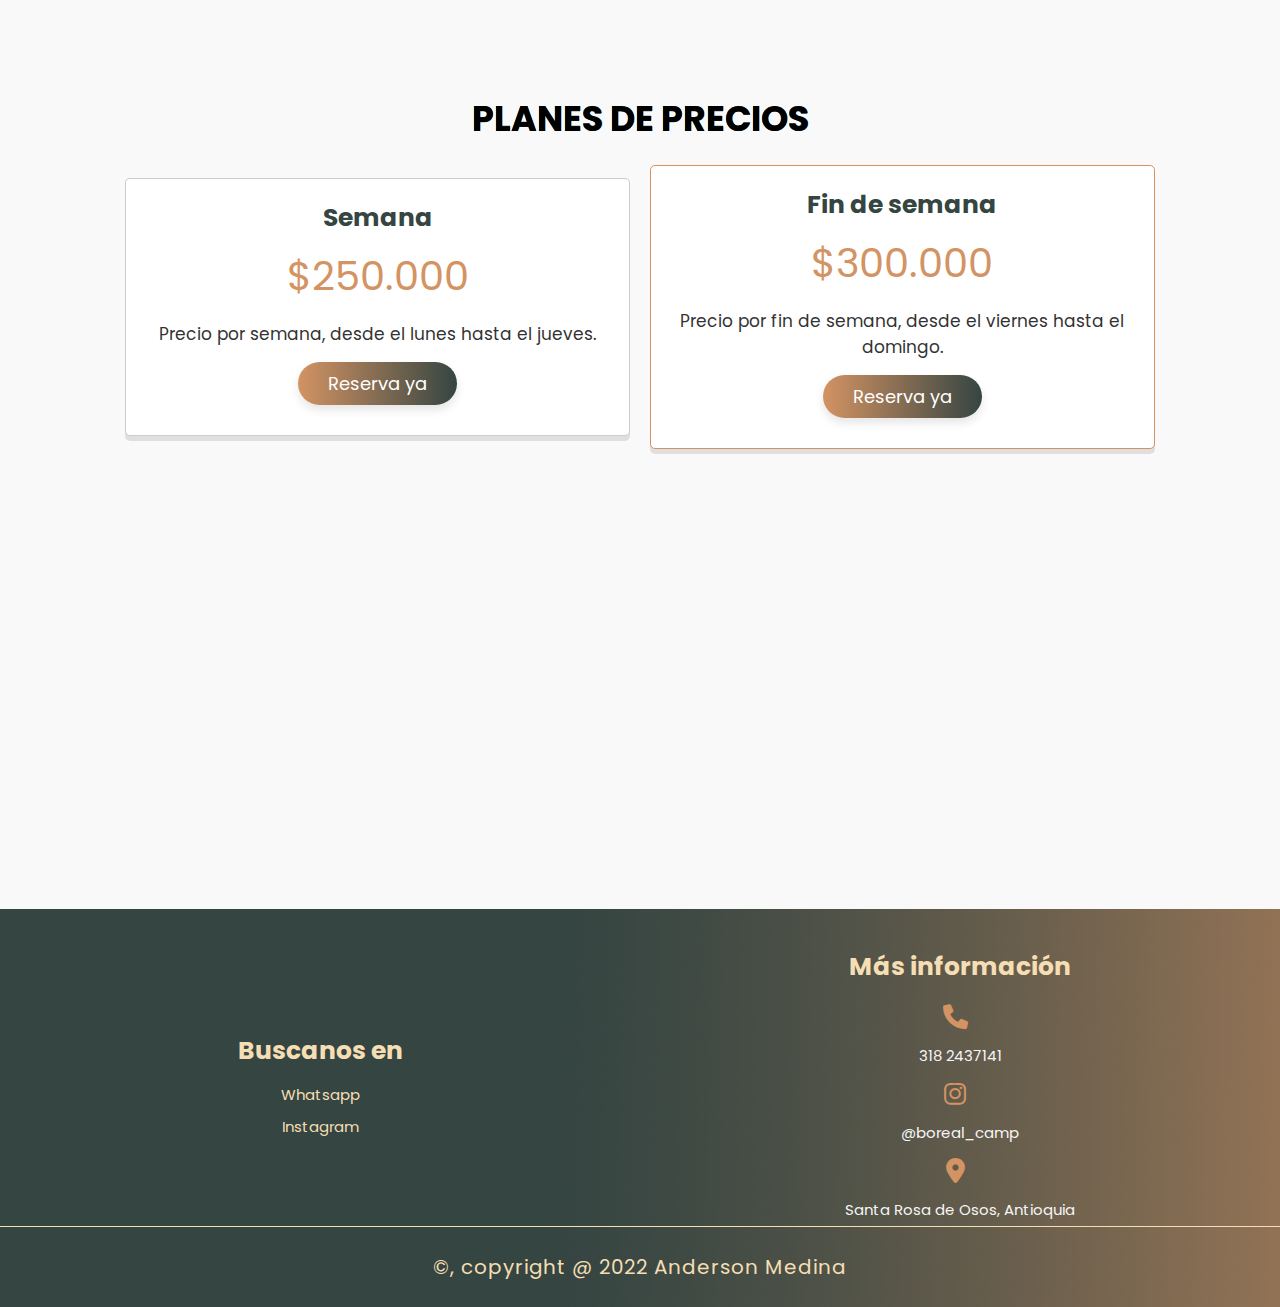
==== commit 3e8acf5f: "Cambio de precio" ====
--- a/index.html
+++ b/index.html
@@ -183,14 +183,14 @@
         <div class="caja-contenedor">
             <div class="caja">
                 <h3 class="titulo">Semana</h3>
-                <div class="tipos">$200.000</div>
+                <div class="tipos">$250.000</div>
                 <p>Precio por semana, desde el lunes hasta el jueves.</p>
                 <a href="https://api.whatsapp.com/send?phone=573182437141&text=Hola%20%2C%20quiero%20reservar%20en%20BOREAL%20en%20semana" class="btn">Reserva ya</a>
             </div>
 
             <div class="caja">
                 <h3 class="titulo">Fin de semana</h3>
-                <div class="tipos">$250.000</div>
+                <div class="tipos">$300.000</div>
                 <p>Precio por fin de semana, desde el viernes hasta el domingo.</p>
                 <a href="https://api.whatsapp.com/send?phone=573182437141&text=Hola%20%2C%20quiero%20reservar%20en%20BOREAL" class="btn">Reserva ya</a>
             </div>
@@ -213,6 +213,10 @@
 
     </section>
 
+    <div id="no-fotos">
+        <img src="img/jacuzzi1.jpeg" alt="">
+        <img src="img/IMG_2426.jpeg" alt="">
+    </div>
 
     <footer>
         <div class="caja-contenedor">
--- a/estilos.css
+++ b/estilos.css
@@ -515,6 +515,10 @@
     top:-.5rem;
     font-size: 1.5rem;
     color: var(--naranja);
+}
+
+#no-fotos{
+    display: none;
 }
 
 footer{
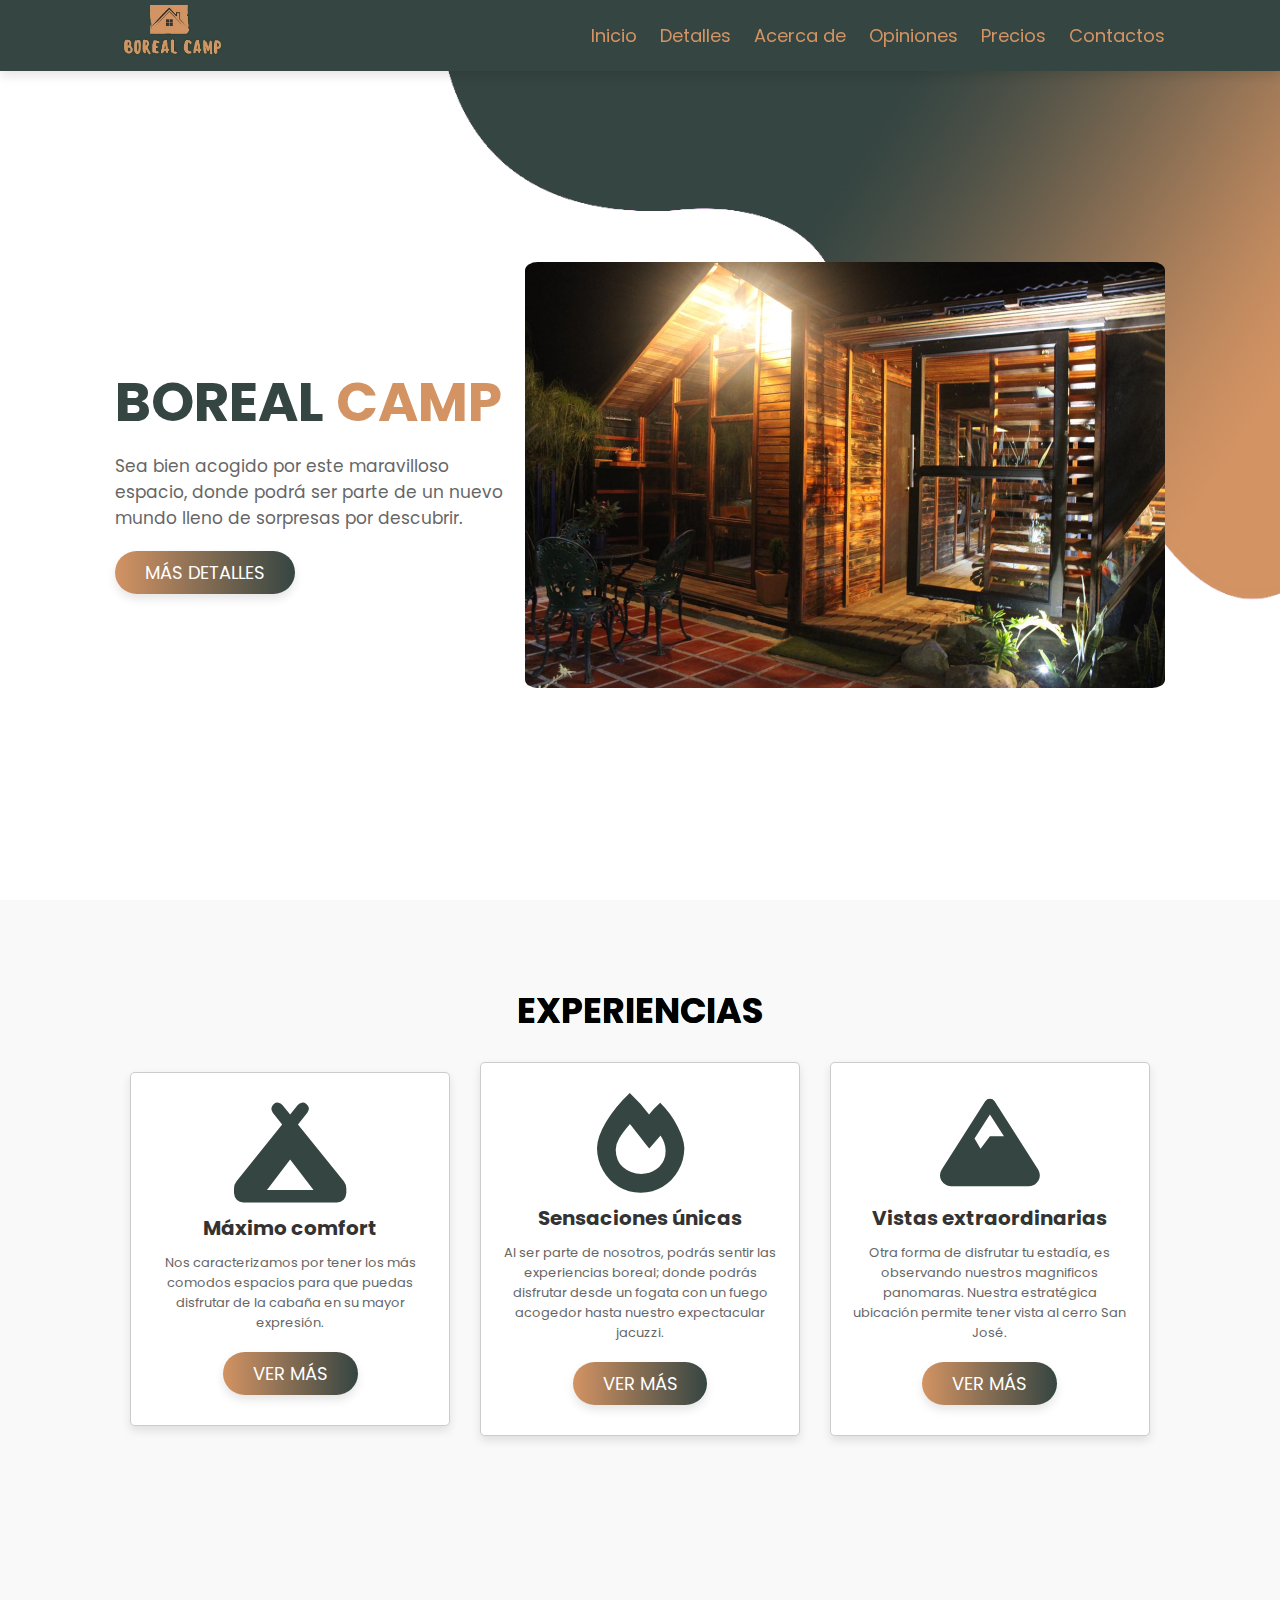
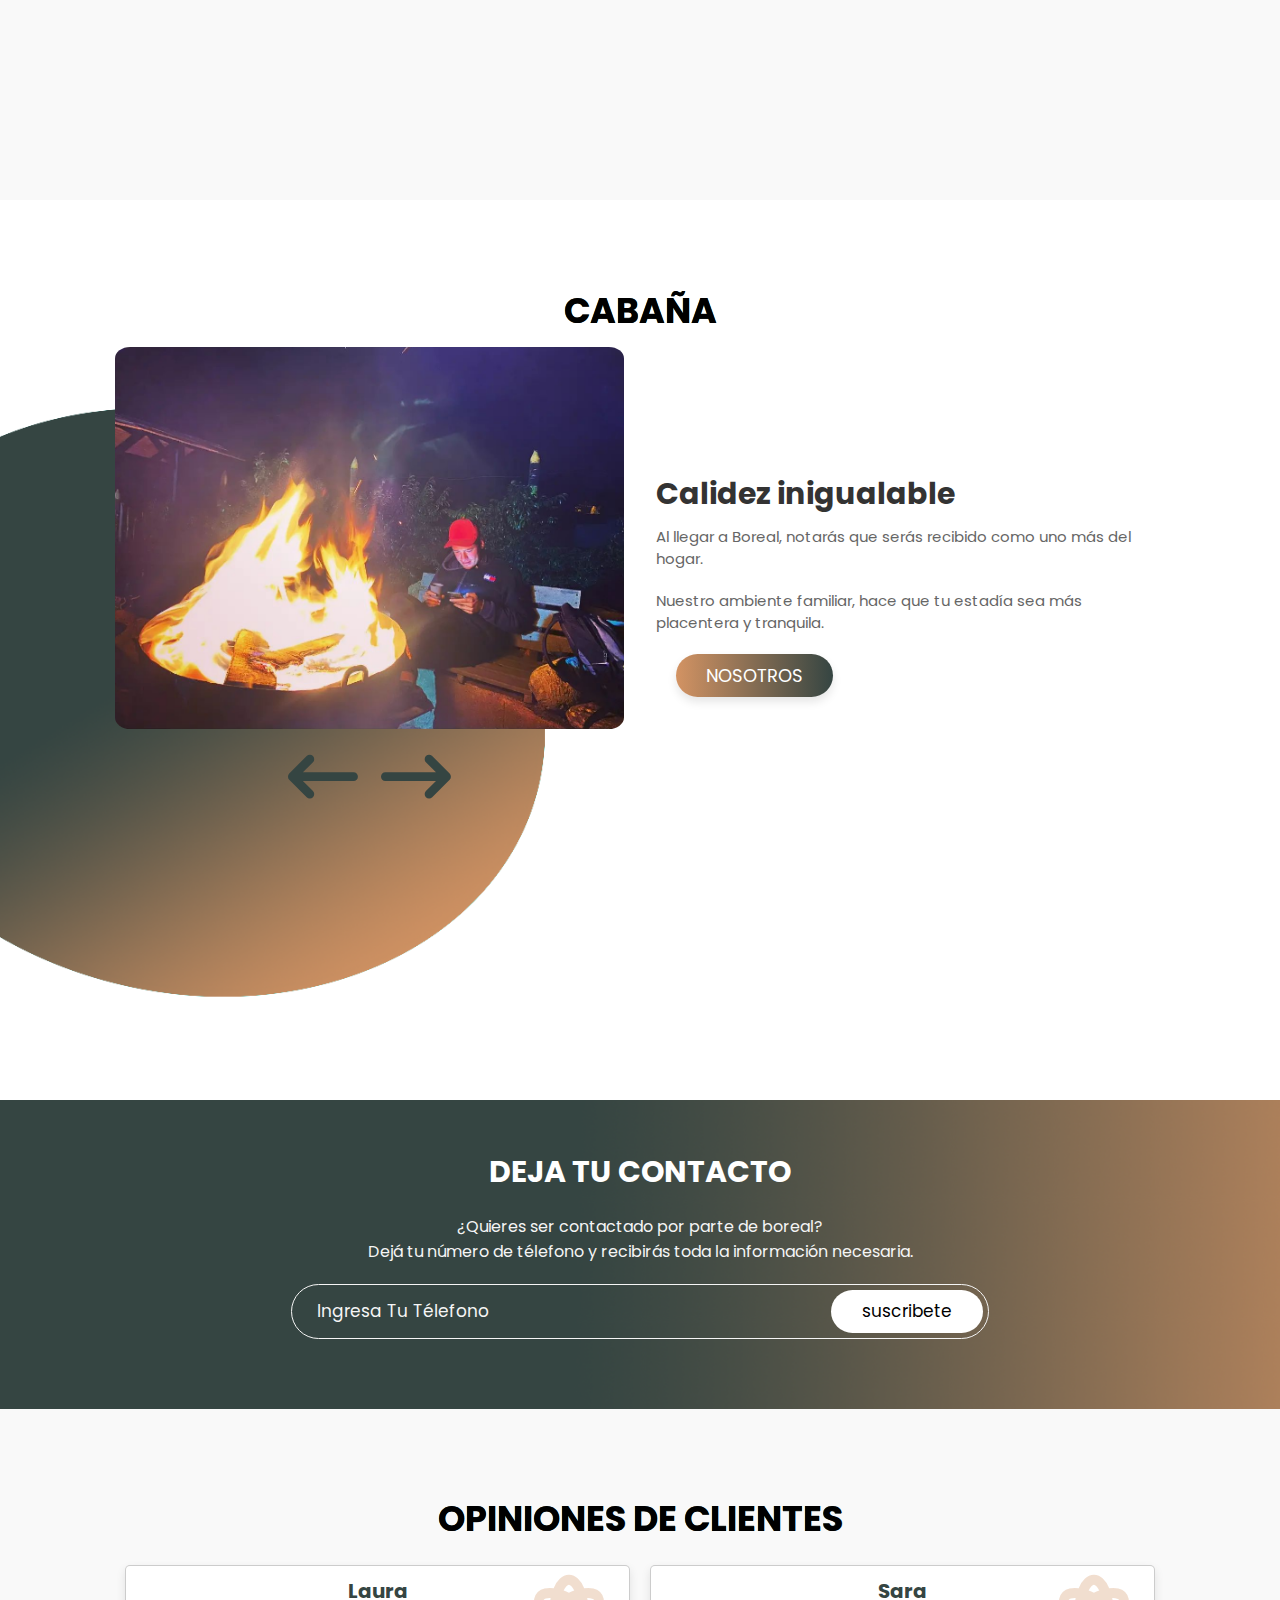
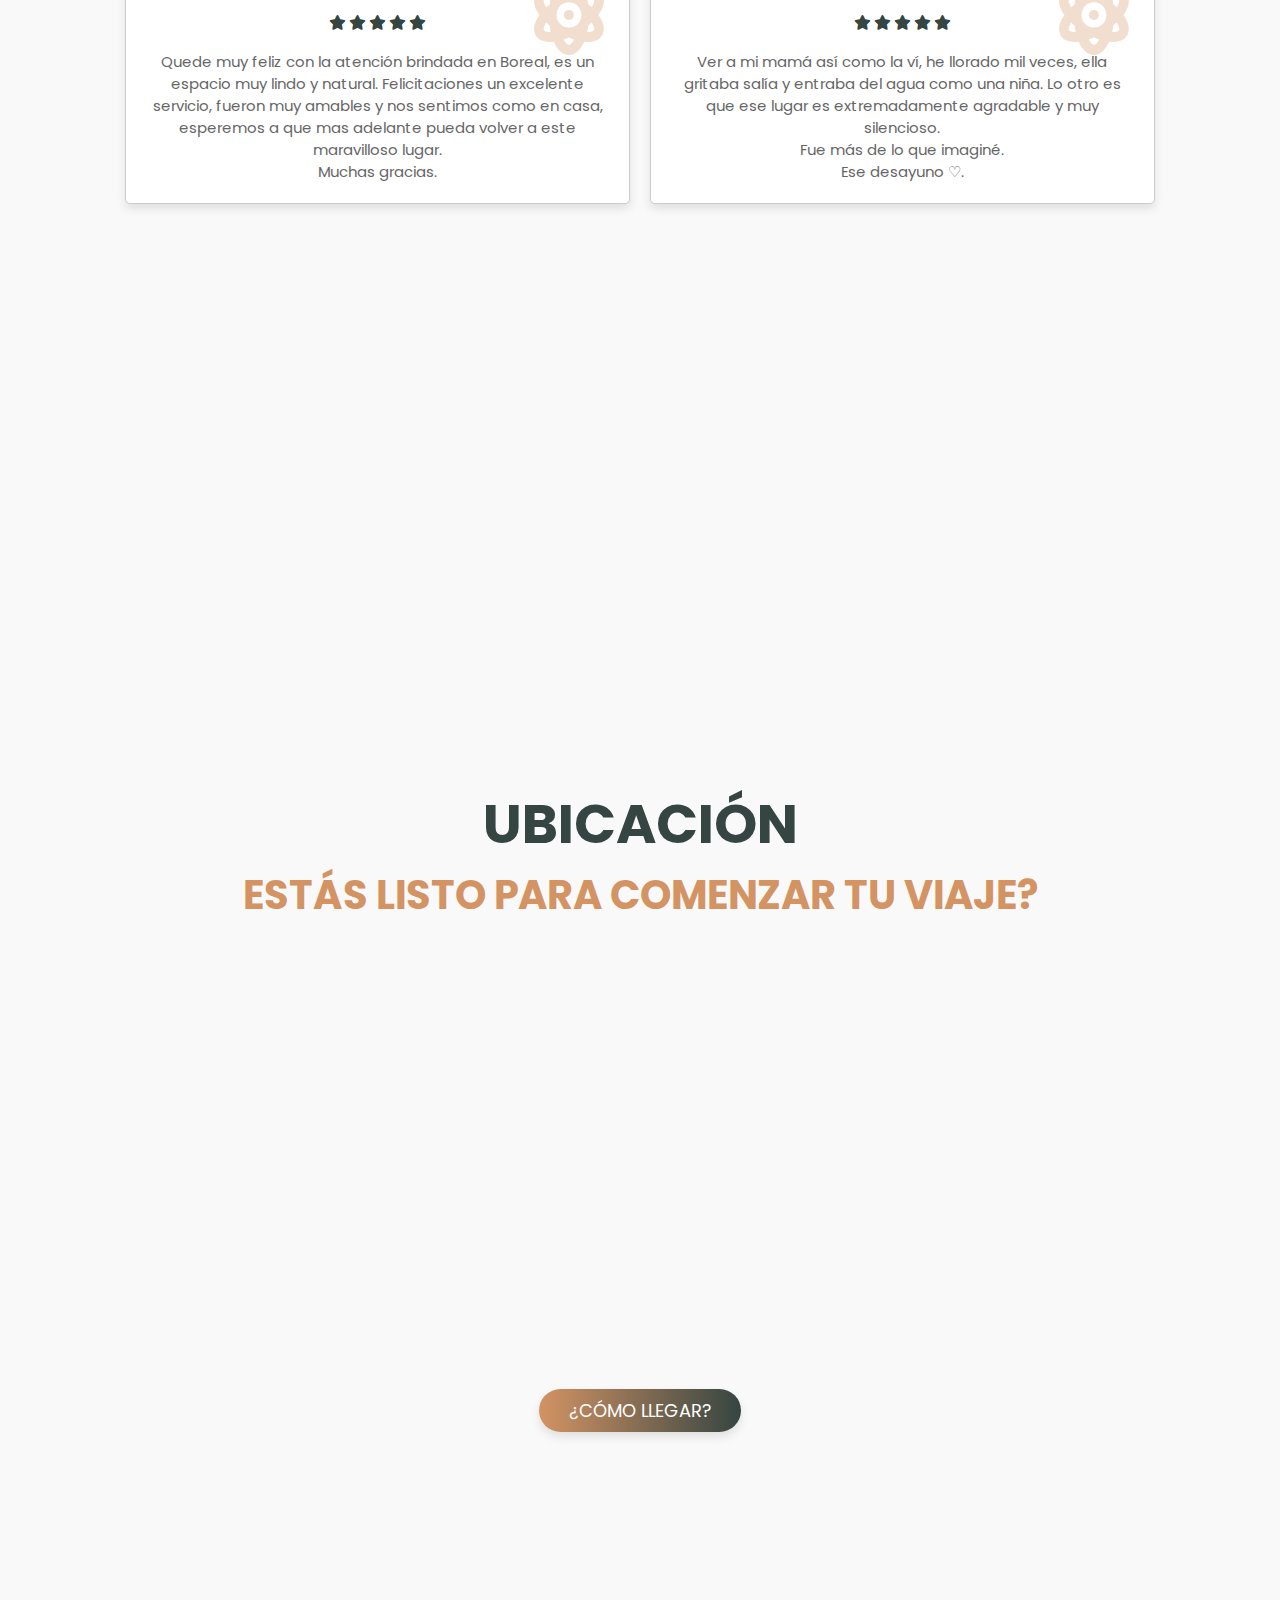
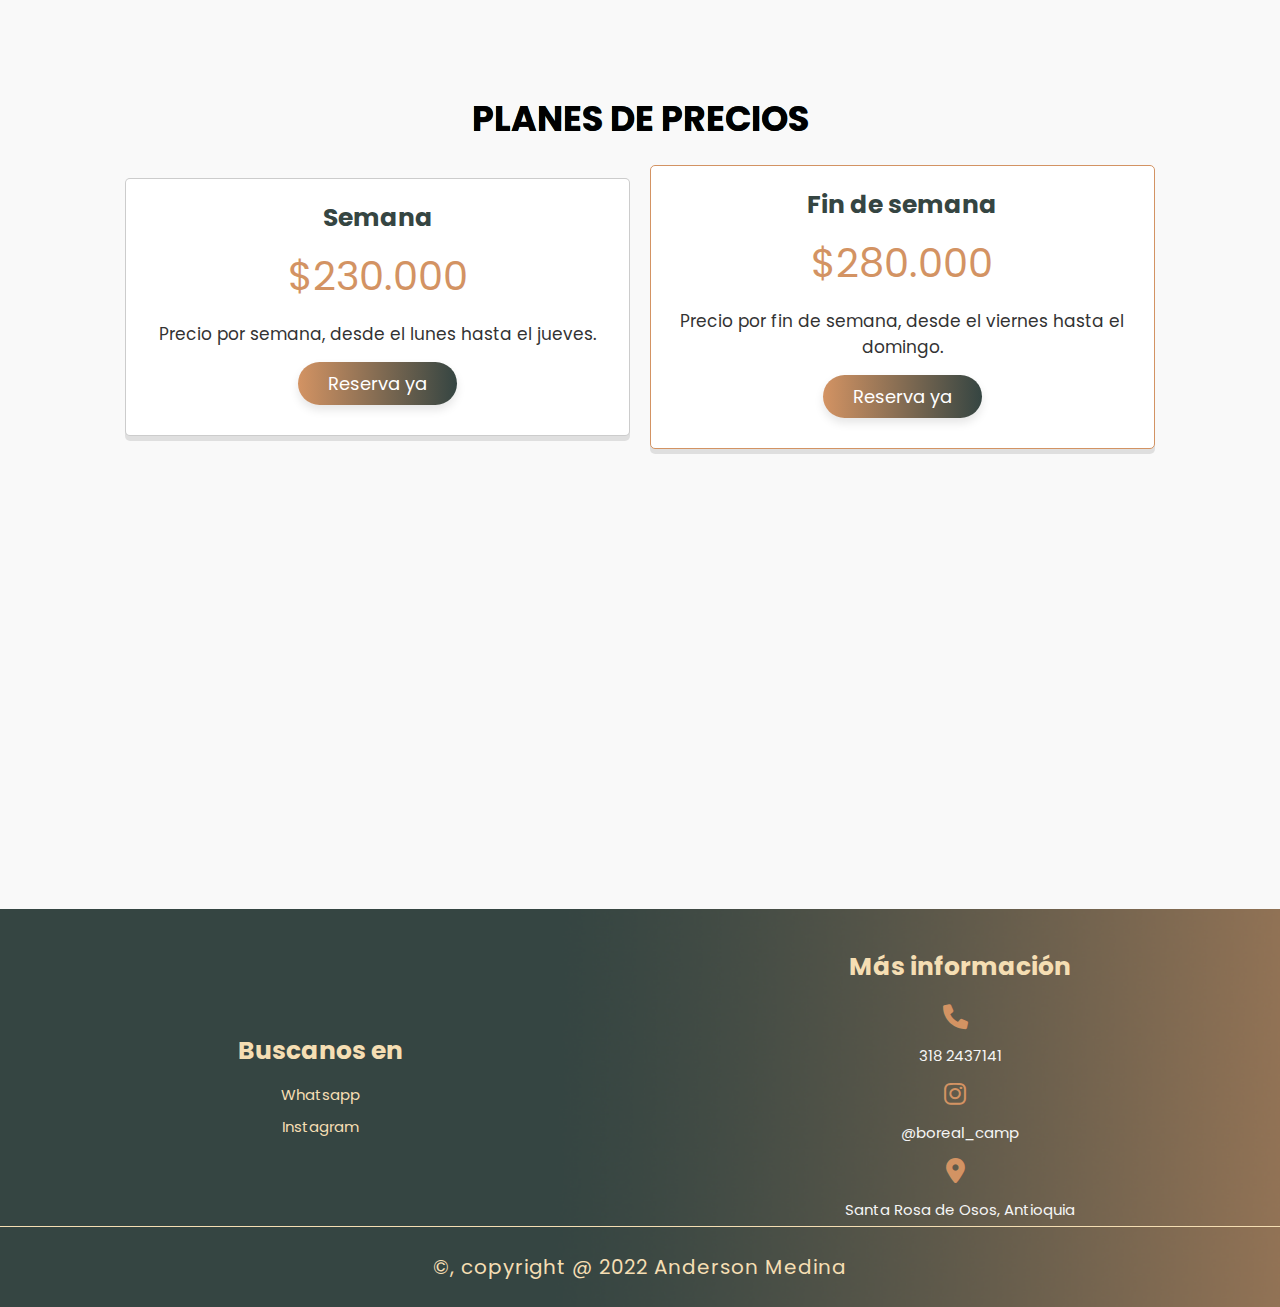
==== commit 93c4d09c: "Cambio de precio a 230 y 280" ====
--- a/index.html
+++ b/index.html
@@ -183,14 +183,14 @@
         <div class="caja-contenedor">
             <div class="caja">
                 <h3 class="titulo">Semana</h3>
-                <div class="tipos">$250.000</div>
+                <div class="tipos">$230.000</div>
                 <p>Precio por semana, desde el lunes hasta el jueves.</p>
                 <a href="https://api.whatsapp.com/send?phone=573182437141&text=Hola%20%2C%20quiero%20reservar%20en%20BOREAL%20en%20semana" class="btn">Reserva ya</a>
             </div>
 
             <div class="caja">
                 <h3 class="titulo">Fin de semana</h3>
-                <div class="tipos">$300.000</div>
+                <div class="tipos">$280.000</div>
                 <p>Precio por fin de semana, desde el viernes hasta el domingo.</p>
                 <a href="https://api.whatsapp.com/send?phone=573182437141&text=Hola%20%2C%20quiero%20reservar%20en%20BOREAL" class="btn">Reserva ya</a>
             </div>
